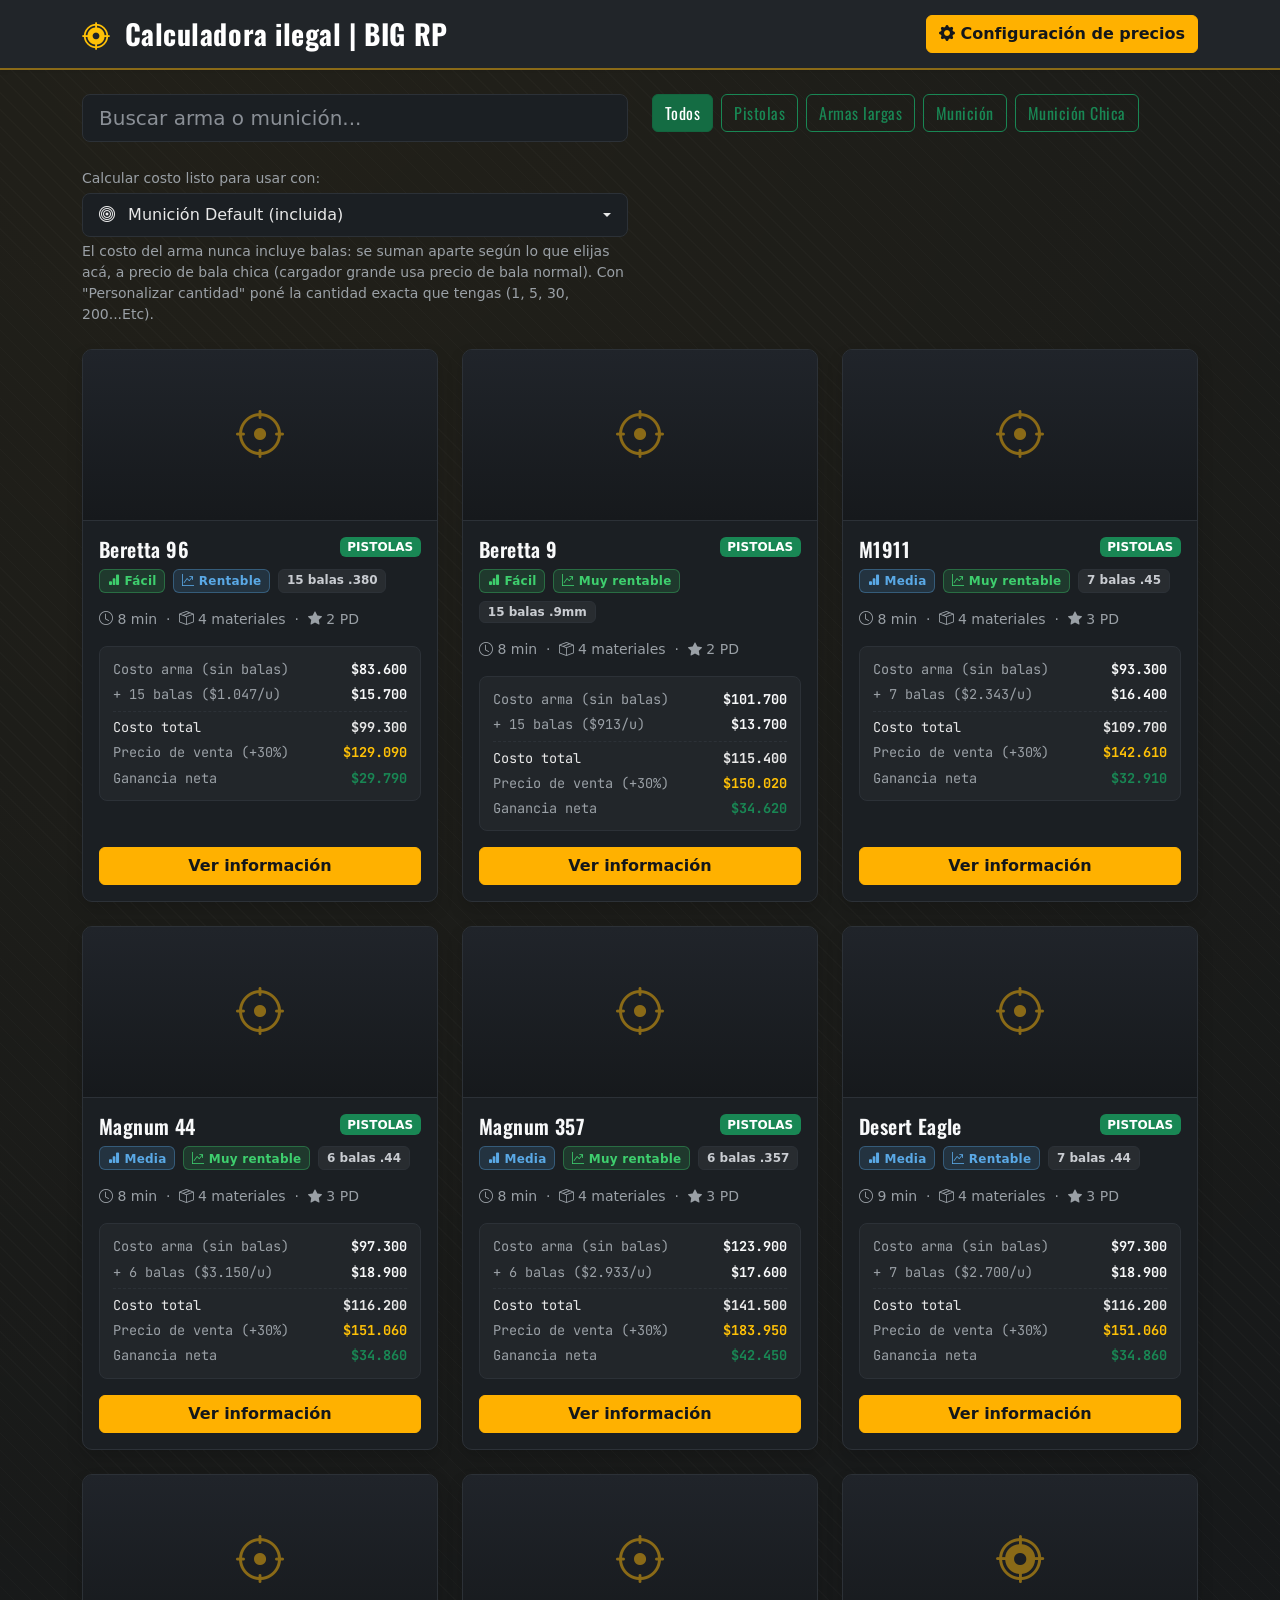
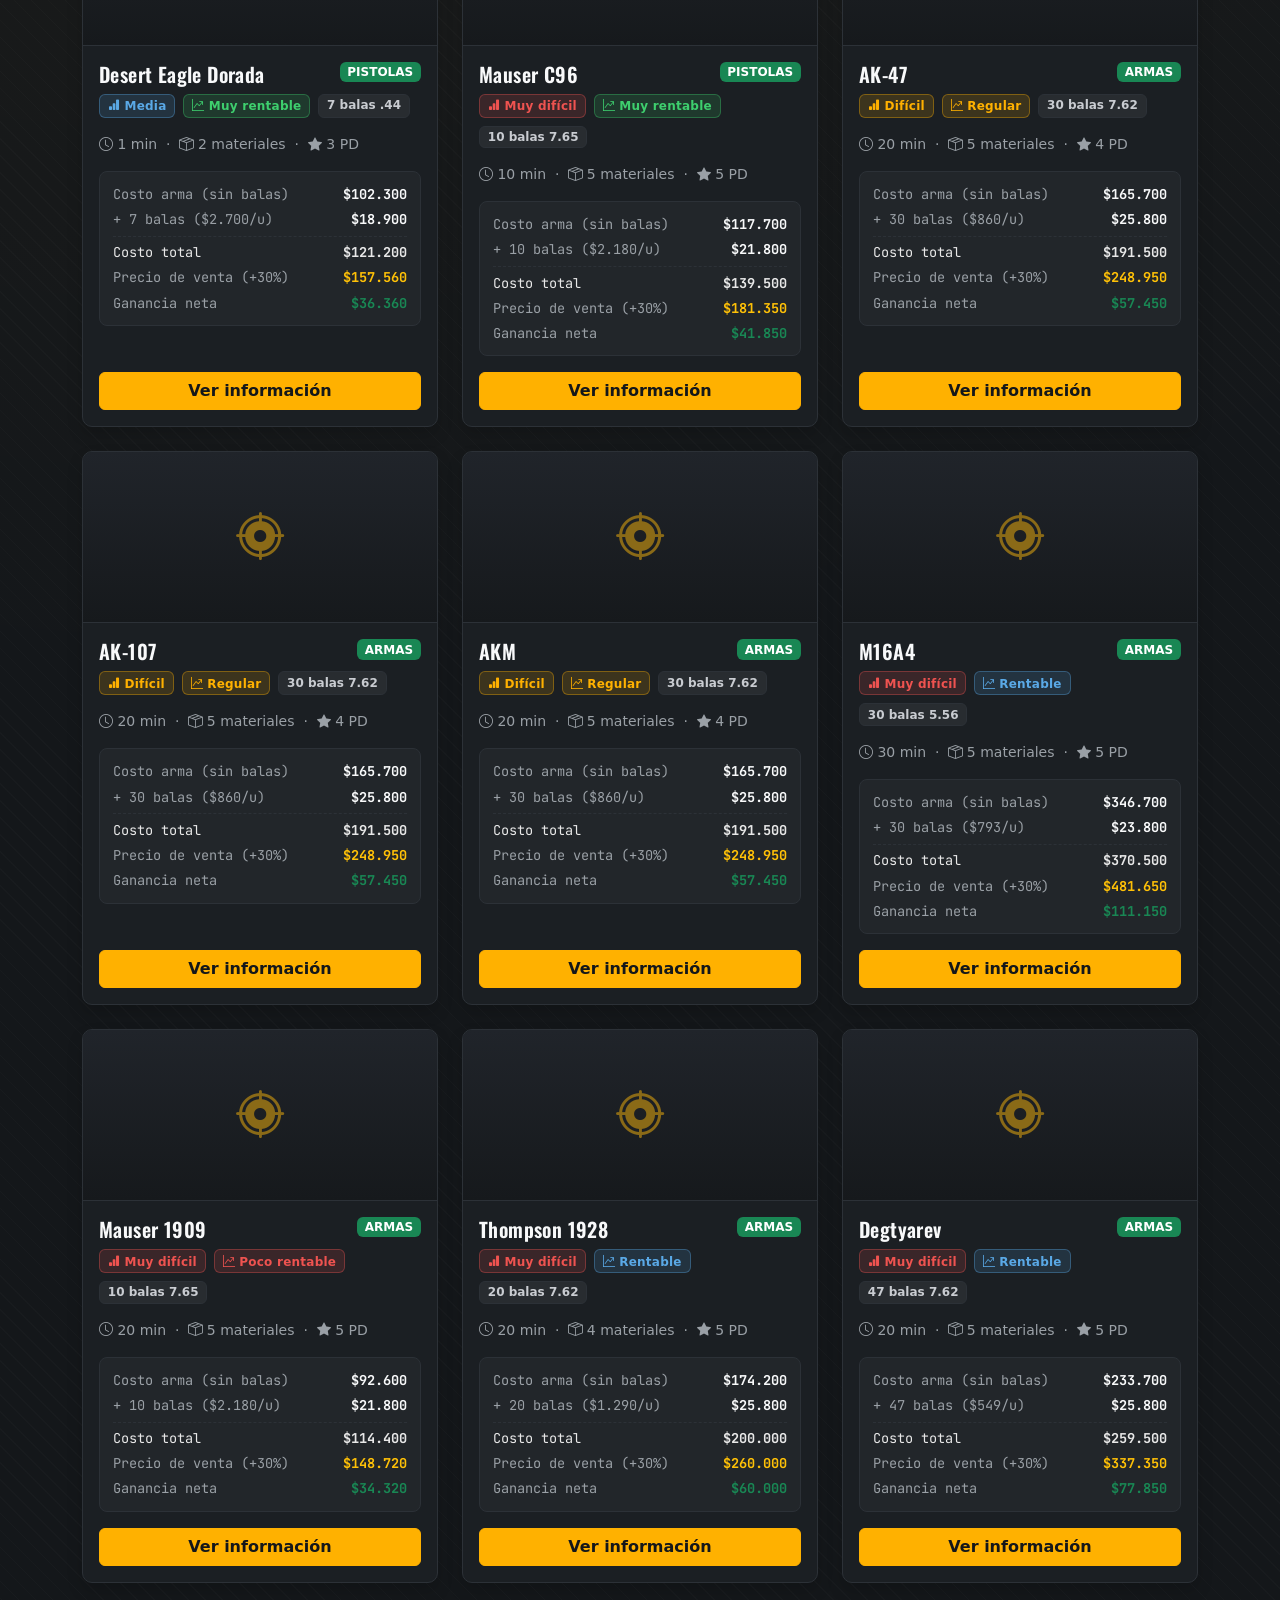
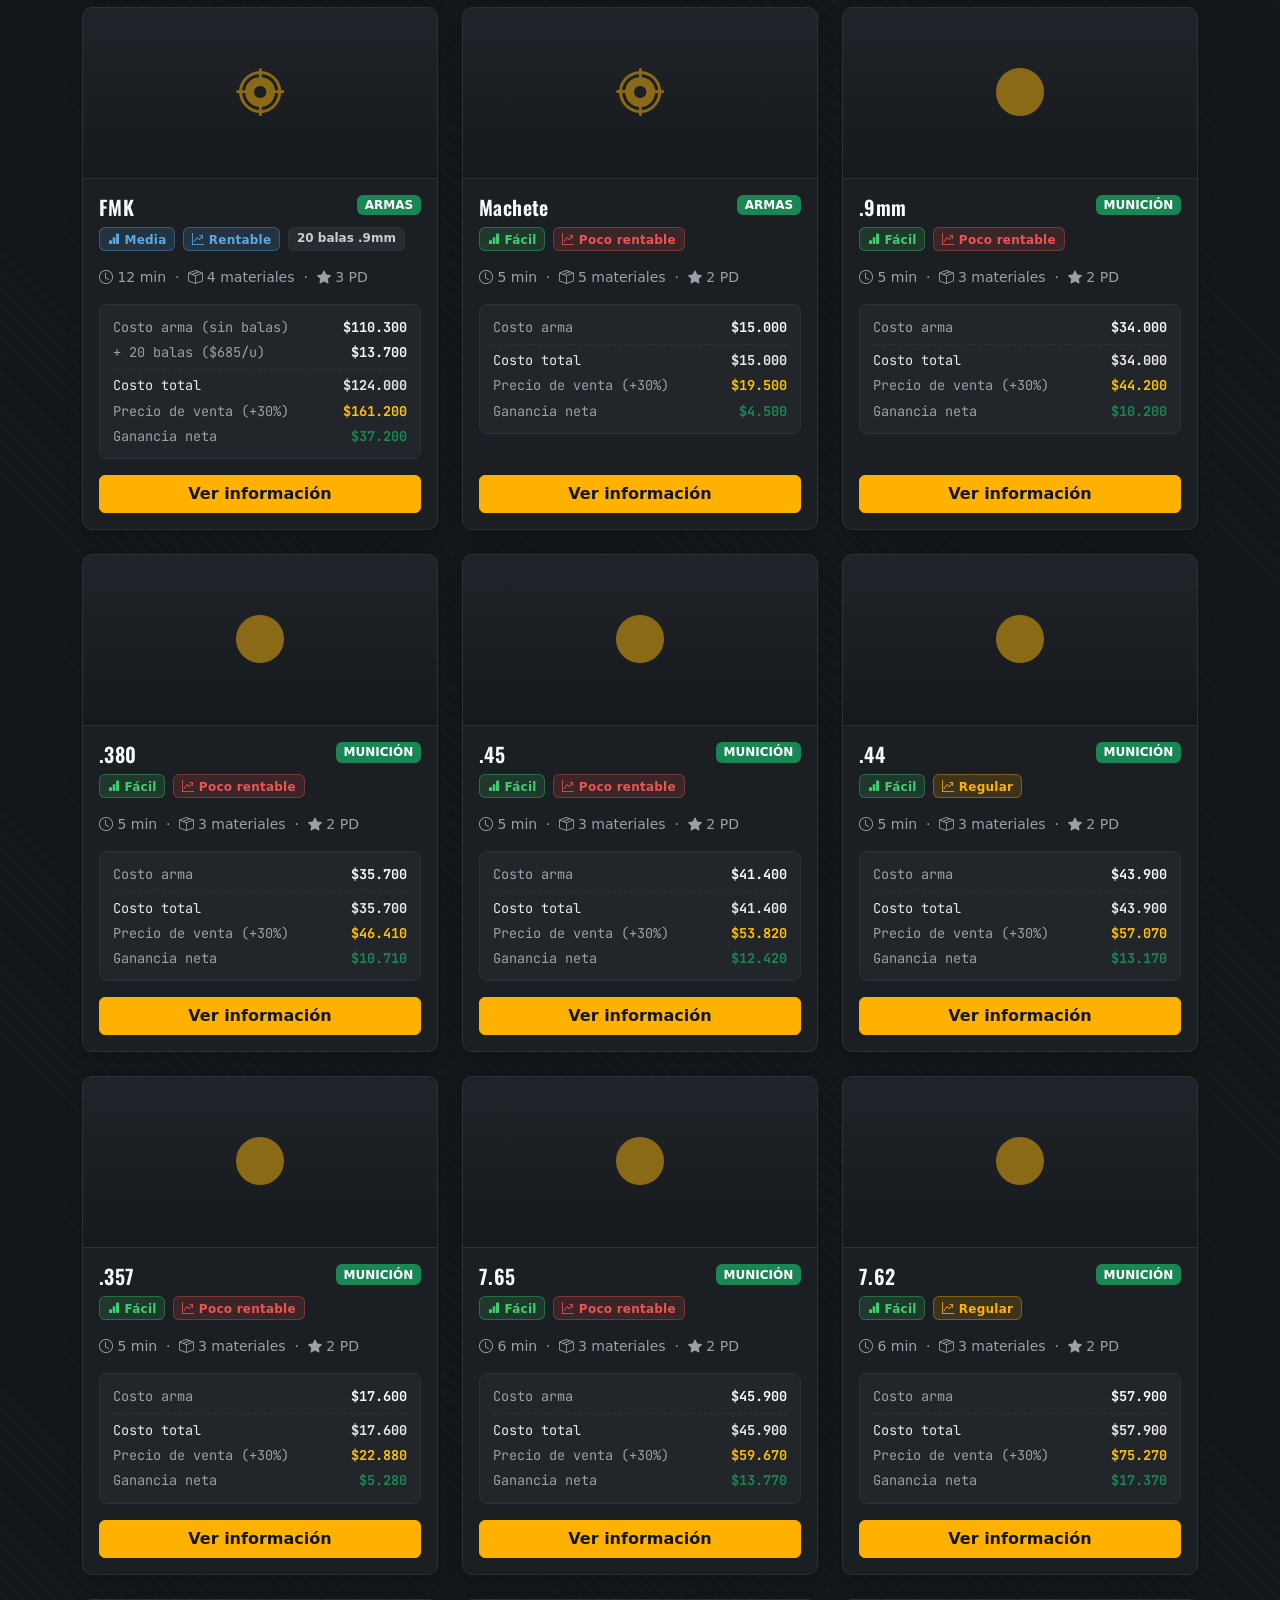
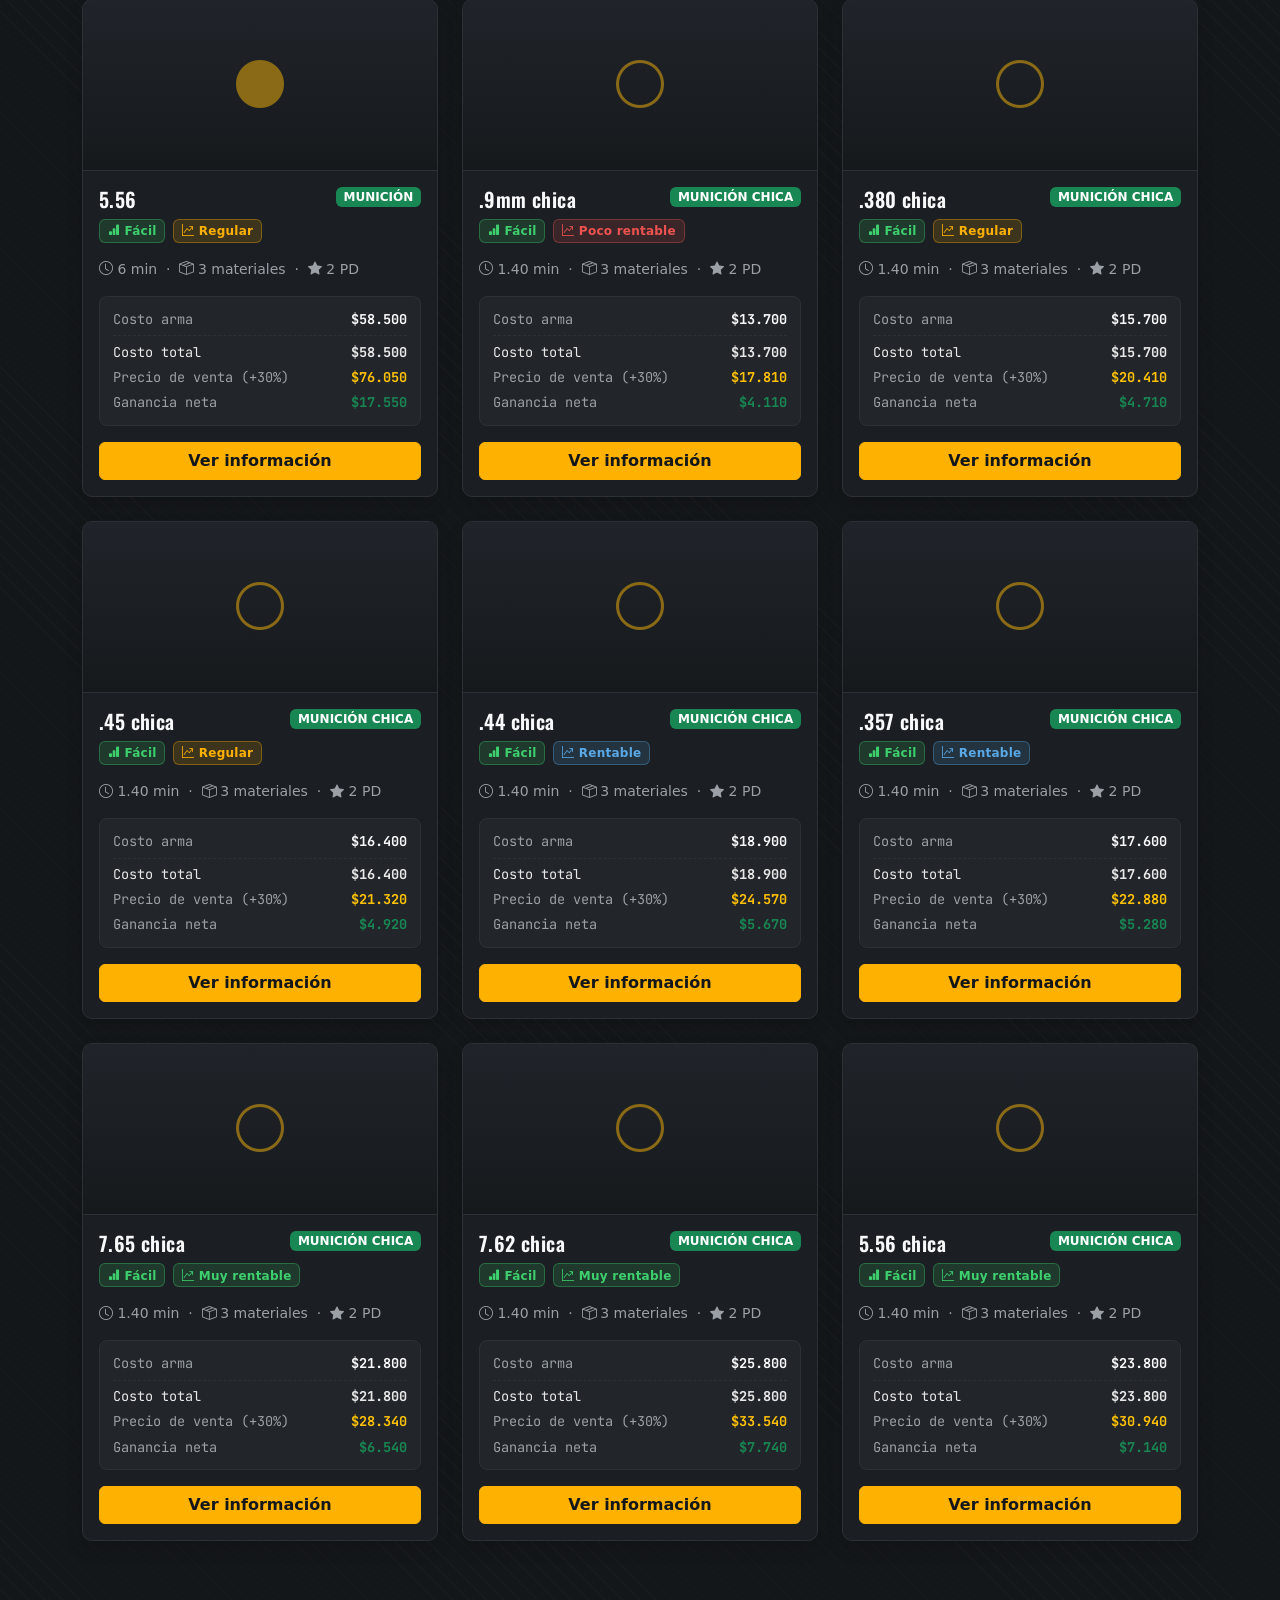
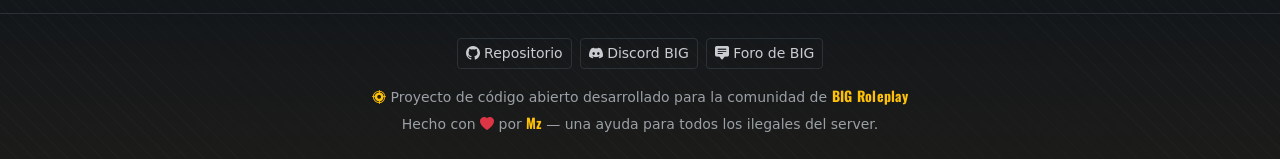
==== index.html @ 79cb91ae "Update index.html" ====
<!DOCTYPE html>
<html lang="es">

<head>
    <meta charset="UTF-8">
    <meta name="viewport" content="width=device-width, initial-scale=1">
    <link rel="shortcut icon" href="https://img.icons8.com/?size=100&id=8734&format=png&color=000000" type="image/x-icon">
    <title>Calculadora ilegal | BIG RP </title>
    <link href="https://cdn.jsdelivr.net/npm/bootstrap@5.3.7/dist/css/bootstrap.min.css" rel="stylesheet">
    <link rel="stylesheet" href="https://cdn.jsdelivr.net/npm/bootstrap-icons@1.13.1/font/bootstrap-icons.min.css">
    <link rel="stylesheet" href="style.css">
</head>

<body>


    <nav class="navbar navbar-dark bg-dark border-bottom border-secondary shadow-sm">
        <div class="container">
            <span class="navbar-brand fs-3 fw-bold">
                <i class="bi bi-crosshair2 text-warning"></i>
                Calculadora ilegal | BIG RP 
            </span>

            <button class="btn btn-warning" data-bs-toggle="modal" data-bs-target="#configModal">
                <i class="bi bi-gear-fill"></i>
                Configuración de precios
            </button>

        </div>
    </nav>


    <div class="container py-4">
        <div class="row mb-4">

            <div class="col-lg-6">

                <input
                    id="searchInput"
                    class="form-control form-control-lg"
                    placeholder="Buscar arma o munición...">

            </div>

            <div class="col-lg-6 mt-3 mt-lg-0">

                <div class="d-flex flex-wrap gap-2">
                    <button class="btn btn-success filter-btn active" data-filter="todos">
                        Todos
                    </button>
                    <button class="btn btn-outline-success filter-btn" data-filter="pistolas">
                        Pistolas
                    </button>
                    <button class="btn btn-outline-success filter-btn" data-filter="armas">
                        Armas largas
                    </button>
                    <button class="btn btn-outline-success filter-btn" data-filter="municion">
                        Munición
                    </button>
                    <button class="btn btn-outline-success filter-btn" data-filter="municion_chica">
                        Munición Chica
                    </button>
                </div>
            </div>
        </div>

        <div class="row mb-4">
            <div class="col-lg-6">
                <label class="form-label small text-secondary mb-1">
                    <i class="bi bi-magazine"></i>
                    Calcular costo listo para usar con:
                </label>

                <div class="dropdown loadout-dropdown">
                    <button
                        class="btn btn-loadout w-100 dropdown-toggle d-flex align-items-center justify-content-between"
                        type="button"
                        id="loadoutToggle"
                        data-bs-toggle="dropdown"
                        aria-expanded="false">
                        <span id="loadoutToggleLabel">
                            <i class="bi bi-bullseye me-2"></i>
                            Munición Default (incluida)
                        </span>
                    </button>

                    <ul class="dropdown-menu w-100 loadout-menu" aria-labelledby="loadoutToggle">
                        <li>
                            <button class="dropdown-item loadout-option" type="button" data-value="ninguno">
                                <i class="bi bi-dash-circle me-2"></i>
                                Solo el arma (sin cargar)
                            </button>
                        </li>
                        <li>
                            <button class="dropdown-item loadout-option active" type="button" data-value="default">
                                <i class="bi bi-bullseye me-2"></i>
                                Munición Default (incluida)
                            </button>
                        </li>
                        <li>
                            <button class="dropdown-item loadout-option" type="button" data-value="chico">
                                <i class="bi bi-magazine me-2"></i>
                                Cargador Chico
                            </button>
                        </li>
                        <li>
                            <button class="dropdown-item loadout-option" type="button" data-value="grande">
                                <i class="bi bi-magazine me-2"></i>
                                Cargador Grande
                            </button>
                        </li>
                        <li><hr class="dropdown-divider"></li>
                        <li>
                            <button class="dropdown-item loadout-option" type="button" data-value="custom">
                                <i class="bi bi-sliders me-2"></i>
                                Personalizar cantidad
                            </button>
                        </li>
                    </ul>
                </div>

                <div id="balasCustomWrap" class="input-group mt-2 d-none">
                    <span class="input-group-text balas-custom-label">
                        <i class="bi bi-magazine"></i>
                    </span>
                    <input
                        id="balasCustomInput"
                        type="number"
                        min="0"
                        step="1"
                        value="10"
                        class="form-control balas-custom-input"
                        placeholder="Cantidad de balas que tenés cargadas">
                </div>

                <div class="form-text">
                    El costo del arma nunca incluye balas: se suman aparte según lo que elijas acá,
                    a precio de bala chica (cargador grande usa precio de bala normal). Con
                    "Personalizar cantidad" poné la cantidad exacta que tengas (1, 5, 30, 200...Etc).
                </div>
            </div>
        </div>

        <div class="row g-4" id="cardsContainer">
        </div>

    </div>

    <div class="modal fade" id="detailModal">

        <div class="modal-dialog modal-lg modal-dialog-centered">

            <div class="modal-content bg-dark text-light">

                <div class="modal-header border-secondary">

                    <h4 id="detailTitle">
                        Nombre
                    </h4>
                    <button
                        class="btn-close btn-close-white"
                        data-bs-dismiss="modal">
                    </button>
                </div>

                <div class="modal-body">

                    <div id="detailContent">
                    </div>
                </div>
            </div>
        </div>
    </div>

    <!-- APARTADO DE CONFIG -->

    <div class="modal fade" id="configModal">
        <div class="modal-dialog modal-lg">
            <div class="modal-content bg-dark text-light">
                <div class="modal-header border-secondary">
                    <h4>
                        <i class="bi bi-sliders"></i>
                        Configuración
                    </h4>

                    <button
                        class="btn-close btn-close-white"
                        data-bs-dismiss="modal">
                    </button>

                </div>

                <div class="modal-body">
                    <p class="small text-secondary">
                        Estos son precios <strong>preconfigurados de referencia</strong>, podés cambiarlos a tu
                        gusto. Al apretar "Guardar" se guardan automáticamente en este navegador
                        (no hace falta volver a cargarlos cada vez que entrás).
                    </p>

                    <div id="configFeedback" class="alert alert-success small py-2 d-none" role="alert"></div>

                    <div id="presetsReferencia" class="economia-resumen mb-3">
                        <div class="economia-fila">
                            <span><i class="bi bi-info-circle"></i> Valores por defecto de la página (solo de referencia)</span>
                        </div>
                        <div class="row g-1 small text-secondary mt-1" id="presetsReferenciaValores"></div>
                    </div>

                    <div class="row g-3">
                        <div class="col-md-4">
                            <label>Acero</label>
                            <input
                                id="precioAcero"
                                class="form-control"
                                type="number">
                        </div>

                        <div class="col-md-4">
                            <label>Aluminio</label>
                            <input
                                id="precioAluminio"
                                class="form-control"
                                type="number">
                        </div>

                        <div class="col-md-4">
                            <label>Cobre</label>
                            <input
                                id="precioCobre"
                                class="form-control"
                                type="number">
                        </div>

                        <div class="col-md-4">
                            <label>Pólvora</label>
                            <input
                                id="precioPolvora"
                                class="form-control"
                                type="number">
                        </div>

                        <div class="col-md-4">
                            <label>Madera</label>
                            <input
                                id="precioMadera"
                                class="form-control"
                                type="number">
                        </div>

                        <div class="col-md-4">
                            <label>Lingote Oro</label>
                            <input
                                id="precioOro"
                                class="form-control"
                                type="number">
                        </div>

                        <div class="col-md-6">
                            <label>Porcentaje Venta</label>
                            <input
                                id="ventaPorcentaje"
                                class="form-control"
                                type="number">
                        </div>
                    </div>
                </div>

                <div class="modal-footer">
                    <button
                        class="btn btn-secondary"
                        id="resetConfig">
                        Restaurar
                    </button>

                    <button
                        class="btn btn-success"
                        id="saveConfig">
                        Guardar
                    </button>
                </div>
            </div>
        </div>
    </div>


    <footer class="site-footer mt-5 py-4 text-center">
        <div class="container">

            <div class="d-flex flex-wrap justify-content-center gap-2 mb-3 footer-links">
                <a href="http://github.com/Masterez-1/CalculadoraBIGRP" target="_blank" rel="noopener" class="btn btn-sm btn-outline-light footer-link">
                    <i class="bi bi-github"></i> Repositorio
                </a>
                <a href="https://discord.gg/bigrp" target="_blank" rel="noopener" class="btn btn-sm btn-outline-light footer-link">
                    <i class="bi bi-discord"></i> Discord BIG
                </a>
                <a href="https://bigroleplay.com" target="_blank" rel="noopener" class="btn btn-sm btn-outline-light footer-link">
                    <i class="bi bi-chat-square-text-fill"></i> Foro de BIG
                </a>
            </div>

            <p class="mb-1 small text-secondary">
                <i class="bi bi-crosshair2 text-warning"></i>
                Proyecto de código abierto desarrollado para la comunidad de
                <strong class="text-warning">BIG Roleplay</strong>
            </p>
            <p class="mb-0 small text-secondary">
                Hecho con <i class="bi bi-heart-fill text-danger"></i> por
                <strong class="text-warning">Mz</strong> — una ayuda para todos los ilegales del server.
            </p>
        </div>
    </footer>

    <script src="https://cdn.jsdelivr.net/npm/bootstrap@5.3.7/dist/js/bootstrap.bundle.min.js"></script>
    <script src="data.js"></script>
    <script src="script.js"></script>

</body>

</html>
---- style.css ----
@import url('https://fonts.googleapis.com/css2?family=Oswald:wght@500;600;700&family=JetBrains+Mono:wght@500;700&display=swap');

:root {
    --bg: #14171a;
    --bg-card: #1b1f23;
    --accent: #ffb100;
    --accent-dim: #8a6a17;
    --border: #2c3137;

    --bueno: #3ecf6e;
    --regular: #5aa9e6;
    --medio: #ffb100;
    --malo: #ef5350;
}

body {
    background-color: var(--bg);
    background-image:
        radial-gradient(circle at 20% 0%, rgba(255, 177, 0, 0.06), transparent 35%),
        repeating-linear-gradient(45deg, rgba(255, 255, 255, 0.015) 0px, rgba(255, 255, 255, 0.015) 1px, transparent 1px, transparent 12px);
    color: #e8e8e8;
    font-family: 'Inter', system-ui, sans-serif;
    min-height: 100vh;
}

h1, h2, h3, h4, h5, h6, .navbar-brand {
    font-family: 'Oswald', sans-serif;
    letter-spacing: 0.02em;
}

.navbar {
    border-bottom: 2px solid var(--accent-dim) !important;
}

.navbar-brand i {
    margin-right: .4rem;
}

/* =============================
   BUSCADOR / FILTROS
   ============================= */

#searchInput {
    background-color: var(--bg-card);
    border: 1px solid var(--border);
    color: #fff;
}

#searchInput:focus {
    background-color: var(--bg-card);
    color: #fff;
    border-color: var(--accent);
    box-shadow: 0 0 0 .2rem rgba(255, 177, 0, .15);
}

#searchInput::placeholder {
    color: #8a8f96;
}

.filter-btn {
    font-family: 'Oswald', sans-serif;
    letter-spacing: 0.03em;
}

/* =============================
   CARDS
   ============================= */

.arma-card {
    background-color: var(--bg-card) !important;
    border: 1px solid var(--border) !important;
    border-radius: 10px;
    overflow: hidden;
    transition: transform .15s ease, border-color .15s ease, box-shadow .15s ease;
}

.arma-card:hover {
    transform: translateY(-4px);
    border-color: var(--accent-dim) !important;
    box-shadow: 0 10px 24px rgba(0, 0, 0, .35);
}

.arma-img-wrap {
    background: linear-gradient(180deg, #20242a, #16191c);
    border-bottom: 1px solid var(--border);
}

.arma-img {
    width: 100%;
    height: 170px;
    object-fit: contain;
    padding: 1rem;
    display: block;
}

.arma-img-fallback {
    display: flex;
    align-items: center;
    justify-content: center;
    height: 170px;
    font-size: 3rem;
    color: var(--accent-dim);
}

.card-title {
    font-family: 'Oswald', sans-serif;
    font-weight: 600;
}

/* =============================
   BADGES: DIFICULTAD
   ============================= */

.dificultad-badge,
.rentabilidad-badge {
    font-weight: 600;
    letter-spacing: 0.02em;
    border-radius: 6px;
    padding: .4em .65em;
}

.dificultad-facil { background-color: rgba(62, 207, 110, .15); color: var(--bueno); border: 1px solid rgba(62, 207, 110, .35); }
.dificultad-media { background-color: rgba(90, 169, 230, .15); color: var(--regular); border: 1px solid rgba(90, 169, 230, .35); }
.dificultad-dificil { background-color: rgba(255, 177, 0, .15); color: var(--medio); border: 1px solid rgba(255, 177, 0, .35); }
.dificultad-muydificil { background-color: rgba(239, 83, 80, .15); color: var(--malo); border: 1px solid rgba(239, 83, 80, .35); }

/* =============================
   BADGES: RENTABILIDAD
   ============================= */

.rentabilidad-excelente { background-color: rgba(62, 207, 110, .15); color: var(--bueno); border: 1px solid rgba(62, 207, 110, .35); }
.rentabilidad-buena { background-color: rgba(90, 169, 230, .15); color: var(--regular); border: 1px solid rgba(90, 169, 230, .35); }
.rentabilidad-regular { background-color: rgba(255, 177, 0, .15); color: var(--medio); border: 1px solid rgba(255, 177, 0, .35); }
.rentabilidad-baja { background-color: rgba(239, 83, 80, .15); color: var(--malo); border: 1px solid rgba(239, 83, 80, .35); }

.balas-badge {
    background-color: rgba(255, 255, 255, .06);
    color: #c9ccd1;
    border: 1px solid var(--border);
    font-weight: 600;
}

/* =============================
   RESUMEN ECONÓMICO (card)
   ============================= */

.economia-resumen {
    background-color: rgba(255, 255, 255, 0.03);
    border: 1px solid var(--border);
    border-radius: 8px;
    padding: .6rem .8rem;
    font-family: 'JetBrains Mono', monospace;
    font-size: .85rem;
}

.economia-fila {
    display: flex;
    justify-content: space-between;
    padding: .15rem 0;
}

.economia-fila span {
    color: #9aa0a6;
}

.economia-fila-total {
    border-top: 1px dashed var(--border);
    margin-top: .25rem;
    padding-top: .35rem !important;
}

.economia-fila-total span,
.economia-fila-total strong {
    color: #e8e8e8;
}

/* =============================
   MODAL
   ============================= */

.modal-content {
    border: 1px solid var(--border);
}

.modal-header,
.modal-footer {
    border-color: var(--border) !important;
}

#detailContent .fs-5 {
    font-family: 'JetBrains Mono', monospace;
}

/* =============================
   BOTONES
   ============================= */

.btn-warning {
    background-color: var(--accent);
    border-color: var(--accent);
    color: #14171a;
    font-weight: 600;
}

.btn-warning:hover {
    background-color: #e6a000;
    border-color: #e6a000;
    color: #14171a;
}

/* =============================
   DROPDOWN: MUNICIÓN / CARGADOR
   ============================= */

.loadout-dropdown {
    position: relative;
}

.btn-loadout {
    background-color: var(--bg-card);
    border: 1px solid var(--border);
    color: #e8e8e8;
    text-align: left;
    padding: .55rem 1rem;
    border-radius: 8px;
    font-weight: 500;
    transition: border-color .15s ease, background-color .15s ease;
}

.btn-loadout:hover,
.btn-loadout:focus {
    background-color: #20242a;
    border-color: var(--accent-dim);
    color: #fff;
}

.btn-loadout.show,
.btn-loadout:focus {
    box-shadow: 0 0 0 .2rem rgba(255, 177, 0, .15);
    border-color: var(--accent);
}

.btn-loadout::after {
    margin-left: auto;
}

.loadout-menu {
    background-color: var(--bg-card);
    border: 1px solid var(--border);
    border-radius: 8px;
    padding: .4rem;
    margin-top: .35rem;
    box-shadow: 0 10px 24px rgba(0, 0, 0, .45);
}

.loadout-option {
    color: #c9ccd1;
    border-radius: 6px;
    padding: .55rem .7rem;
    font-size: .92rem;
    display: flex;
    align-items: center;
    background-color: transparent;
}

.loadout-option:hover,
.loadout-option:focus {
    background-color: rgba(255, 177, 0, .1);
    color: #fff;
}

.loadout-option.active {
    background-color: rgba(255, 177, 0, .16);
    color: var(--accent);
    font-weight: 600;
}

.loadout-option i {
    color: var(--accent-dim);
}

.loadout-option.active i {
    color: var(--accent);
}

.balas-custom-label {
    background-color: var(--bg-card);
    border: 1px solid var(--border);
    color: var(--accent-dim);
}

.balas-custom-input {
    background-color: var(--bg-card) !important;
    border: 1px solid var(--border) !important;
    color: #fff !important;
}

.balas-custom-input:focus {
    border-color: var(--accent) !important;
    box-shadow: 0 0 0 .2rem rgba(255, 177, 0, .15) !important;
}

.balas-custom-input::placeholder {
    color: #6b7178;
}

/* =============================
   FOOTER
   ============================= */

.site-footer {
    border-top: 1px solid var(--border);
    background: linear-gradient(180deg, transparent, rgba(255, 177, 0, 0.03));
}

.site-footer strong {
    font-family: 'Oswald', sans-serif;
    letter-spacing: 0.02em;
}

.footer-link {
    border-color: var(--border);
    color: #c9ccd1;
}

.footer-link:hover {
    background-color: rgba(255, 177, 0, .1);
    border-color: var(--accent-dim);
    color: #fff;
}

/* =============================
   RESPONSIVE / MOBILE
   ============================= */

@media (max-width: 575.98px) {
    .navbar-brand {
        font-size: 1.1rem;
    }

    .navbar .btn-warning {
        padding: .4rem .6rem;
        font-size: .85rem;
    }

    .economia-resumen {
        font-size: .8rem;
    }

    .economia-fila {
        flex-wrap: wrap;
        gap: .15rem;
    }

    .filter-btn {
        font-size: .85rem;
        padding: .4rem .65rem;
    }

    #detailContent .row.text-center .fs-5 {
        font-size: 1rem !important;
    }
}

/* =============================
   CONTRASTE DE TEXTO (FIX)
   ============================= */
/* Bootstrap por defecto resuelve .text-secondary y .form-text con un
   gris casi negro pensado para fondos claros. Como esta página es
   oscura y no usa el modo "dark" nativo de Bootstrap, hay que pisar
   esos colores a mano o quedan invisibles. */

.text-secondary,
.form-text,
.modal-body .form-text {
    color: #9aa0a6 !important;
}

/* =============================
   ALERTAS (feedback de configuración)
   ============================= */

.alert-success {
    background-color: rgba(62, 207, 110, .12);
    border: 1px solid rgba(62, 207, 110, .4);
    color: var(--bueno);
}

.alert-warning {
    background-color: rgba(255, 177, 0, .1);
    border: 1px solid rgba(255, 177, 0, .35);
    color: var(--medio);
}
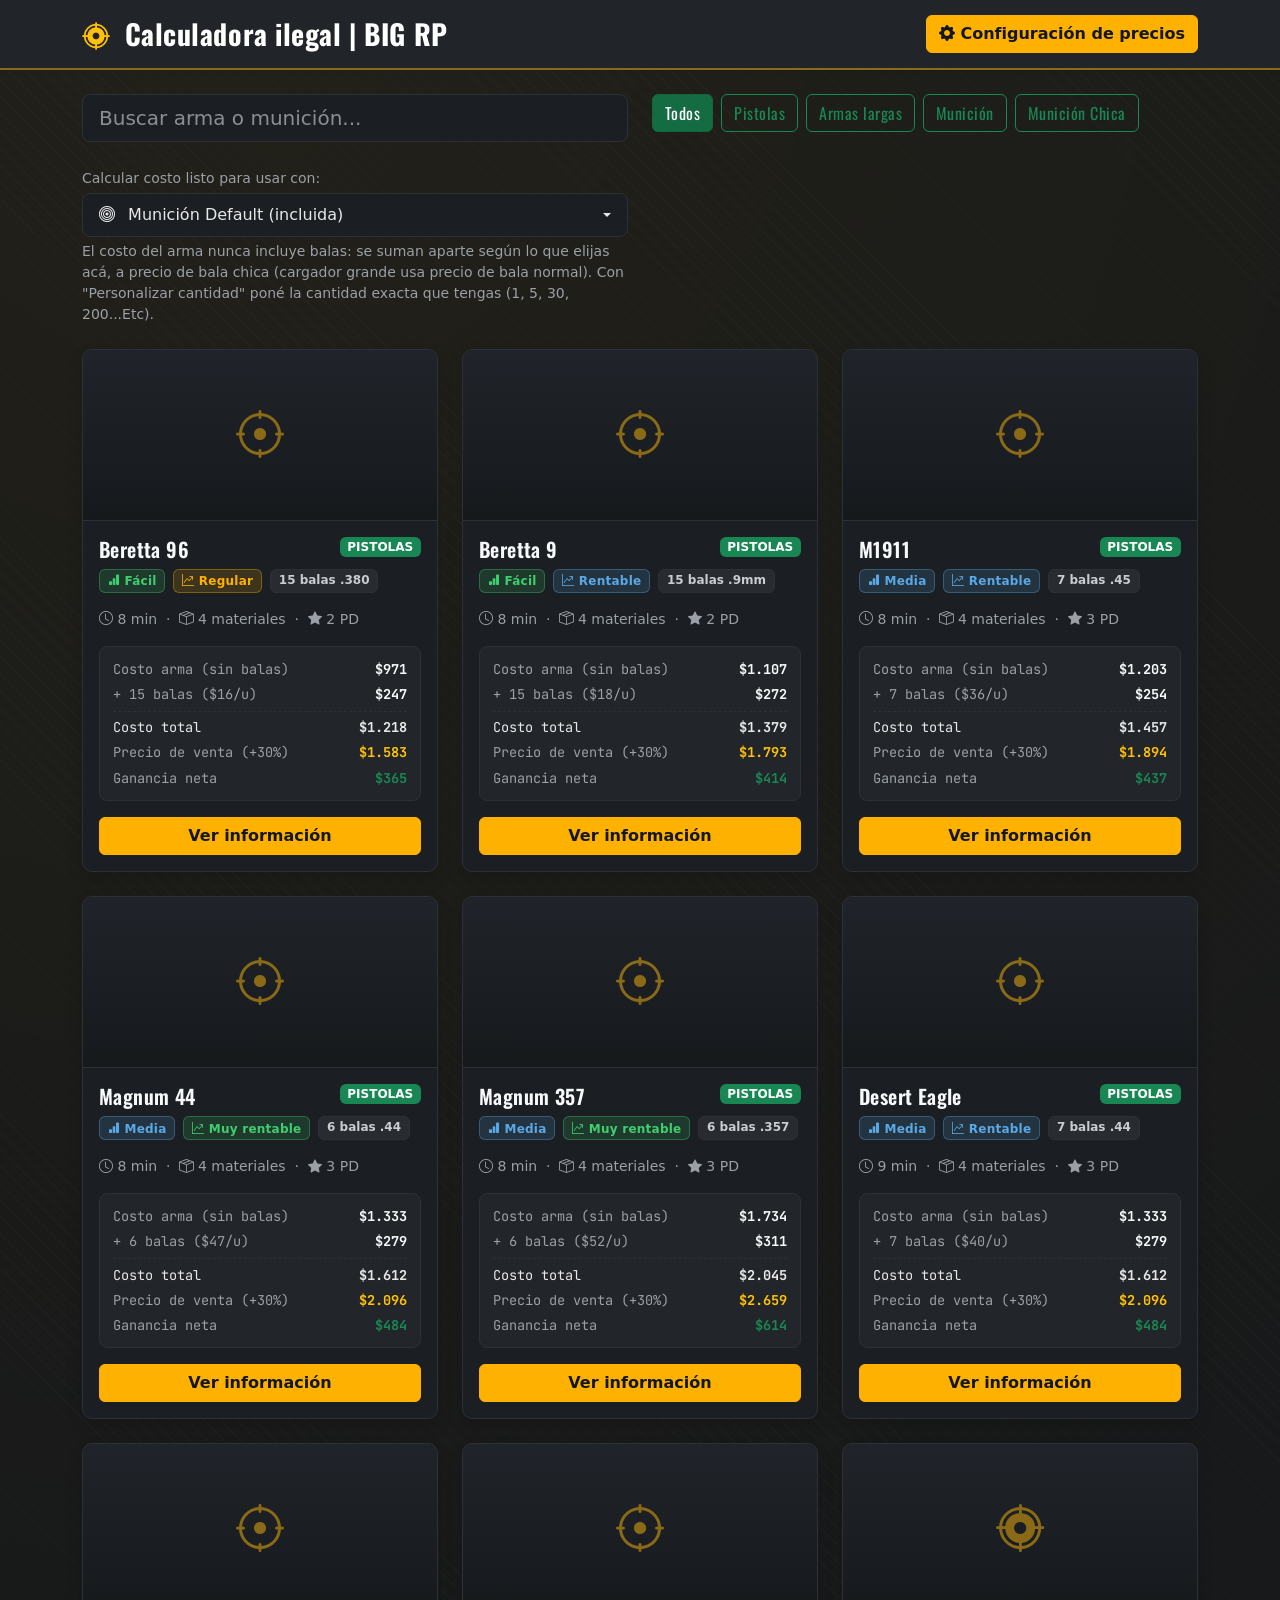
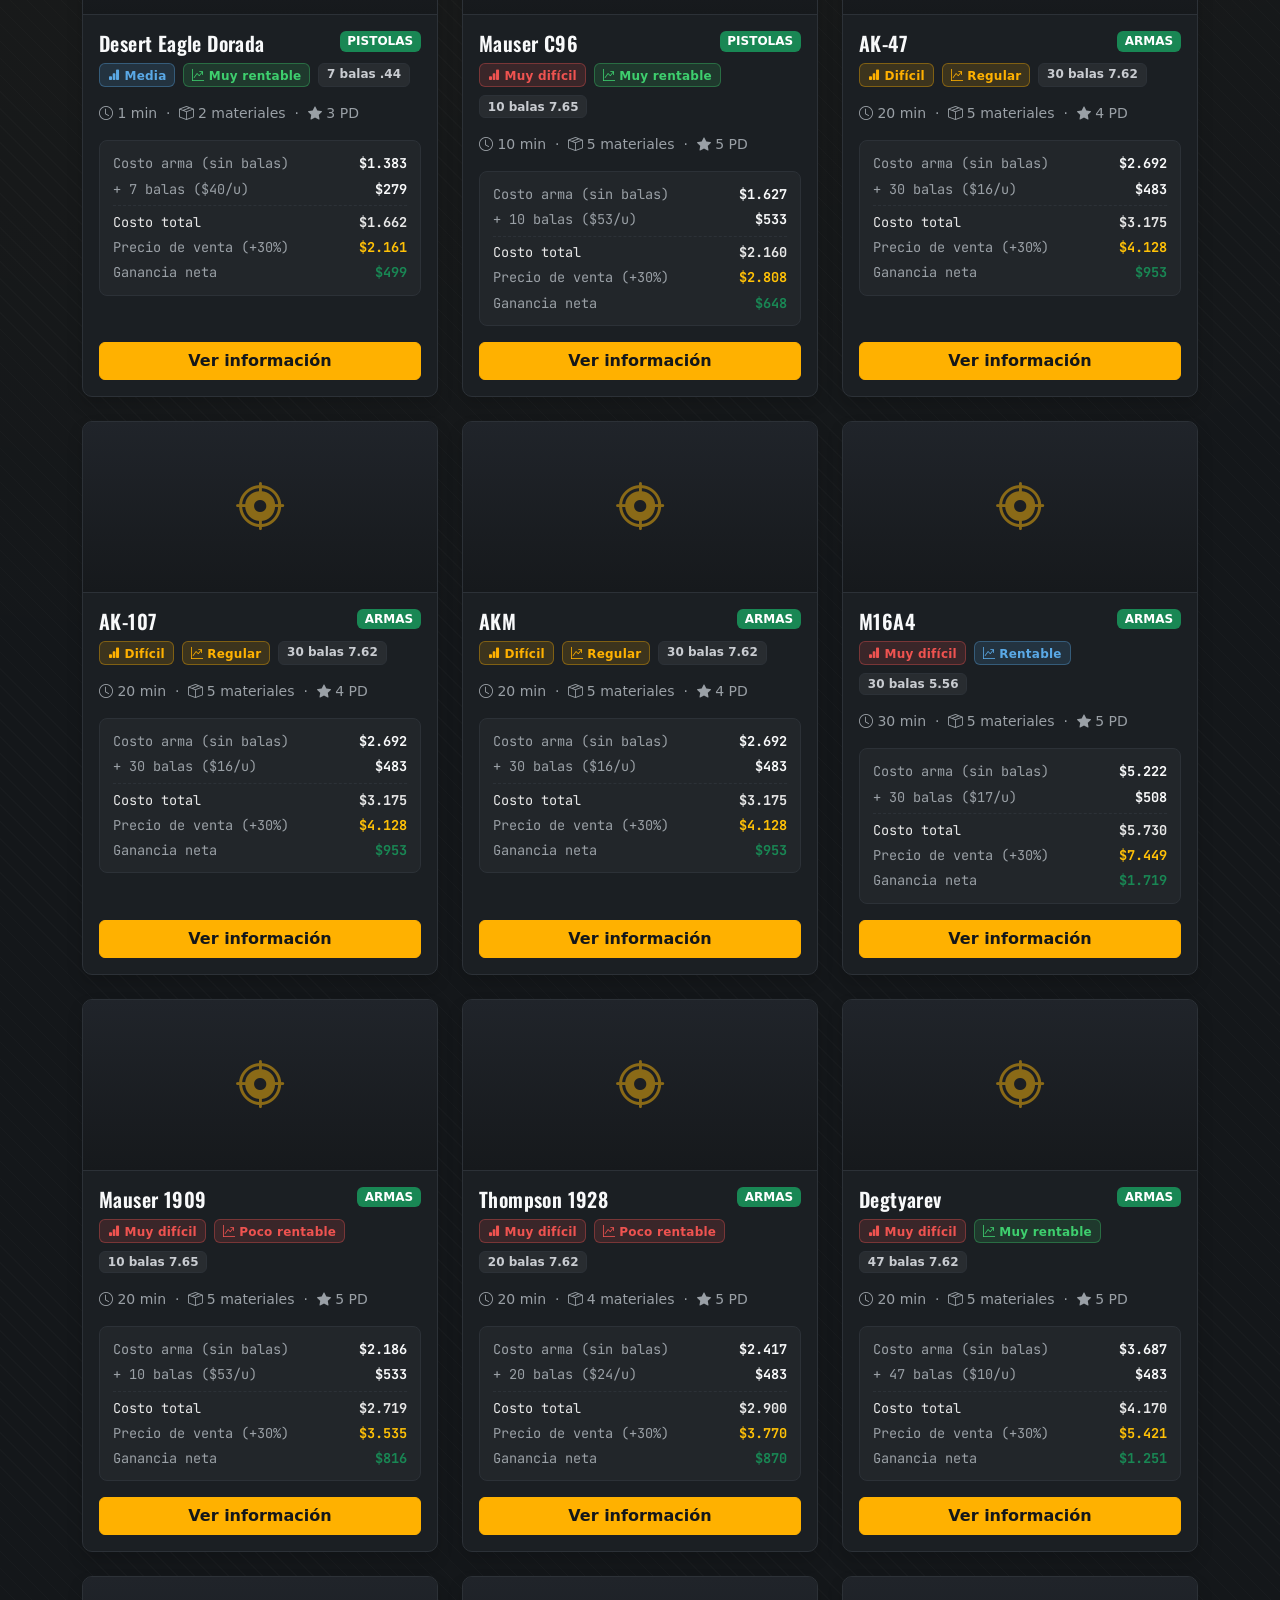
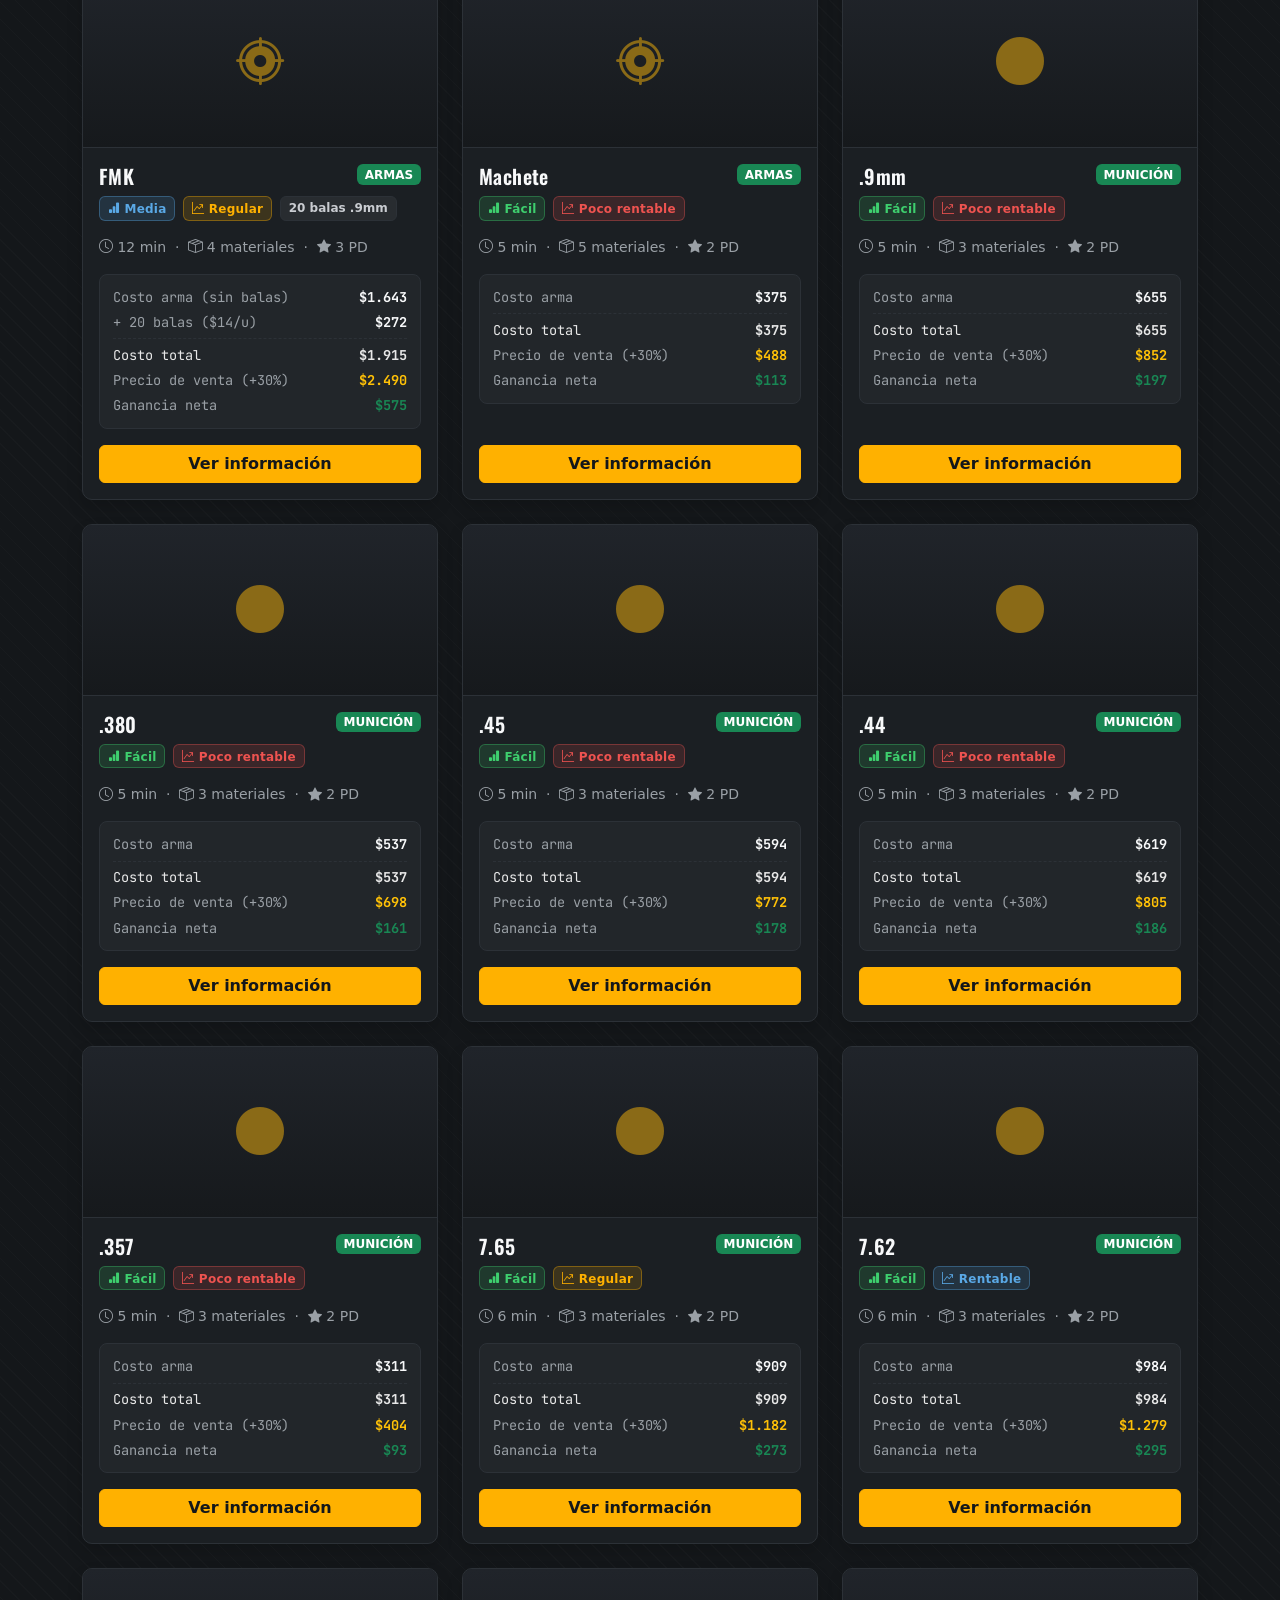
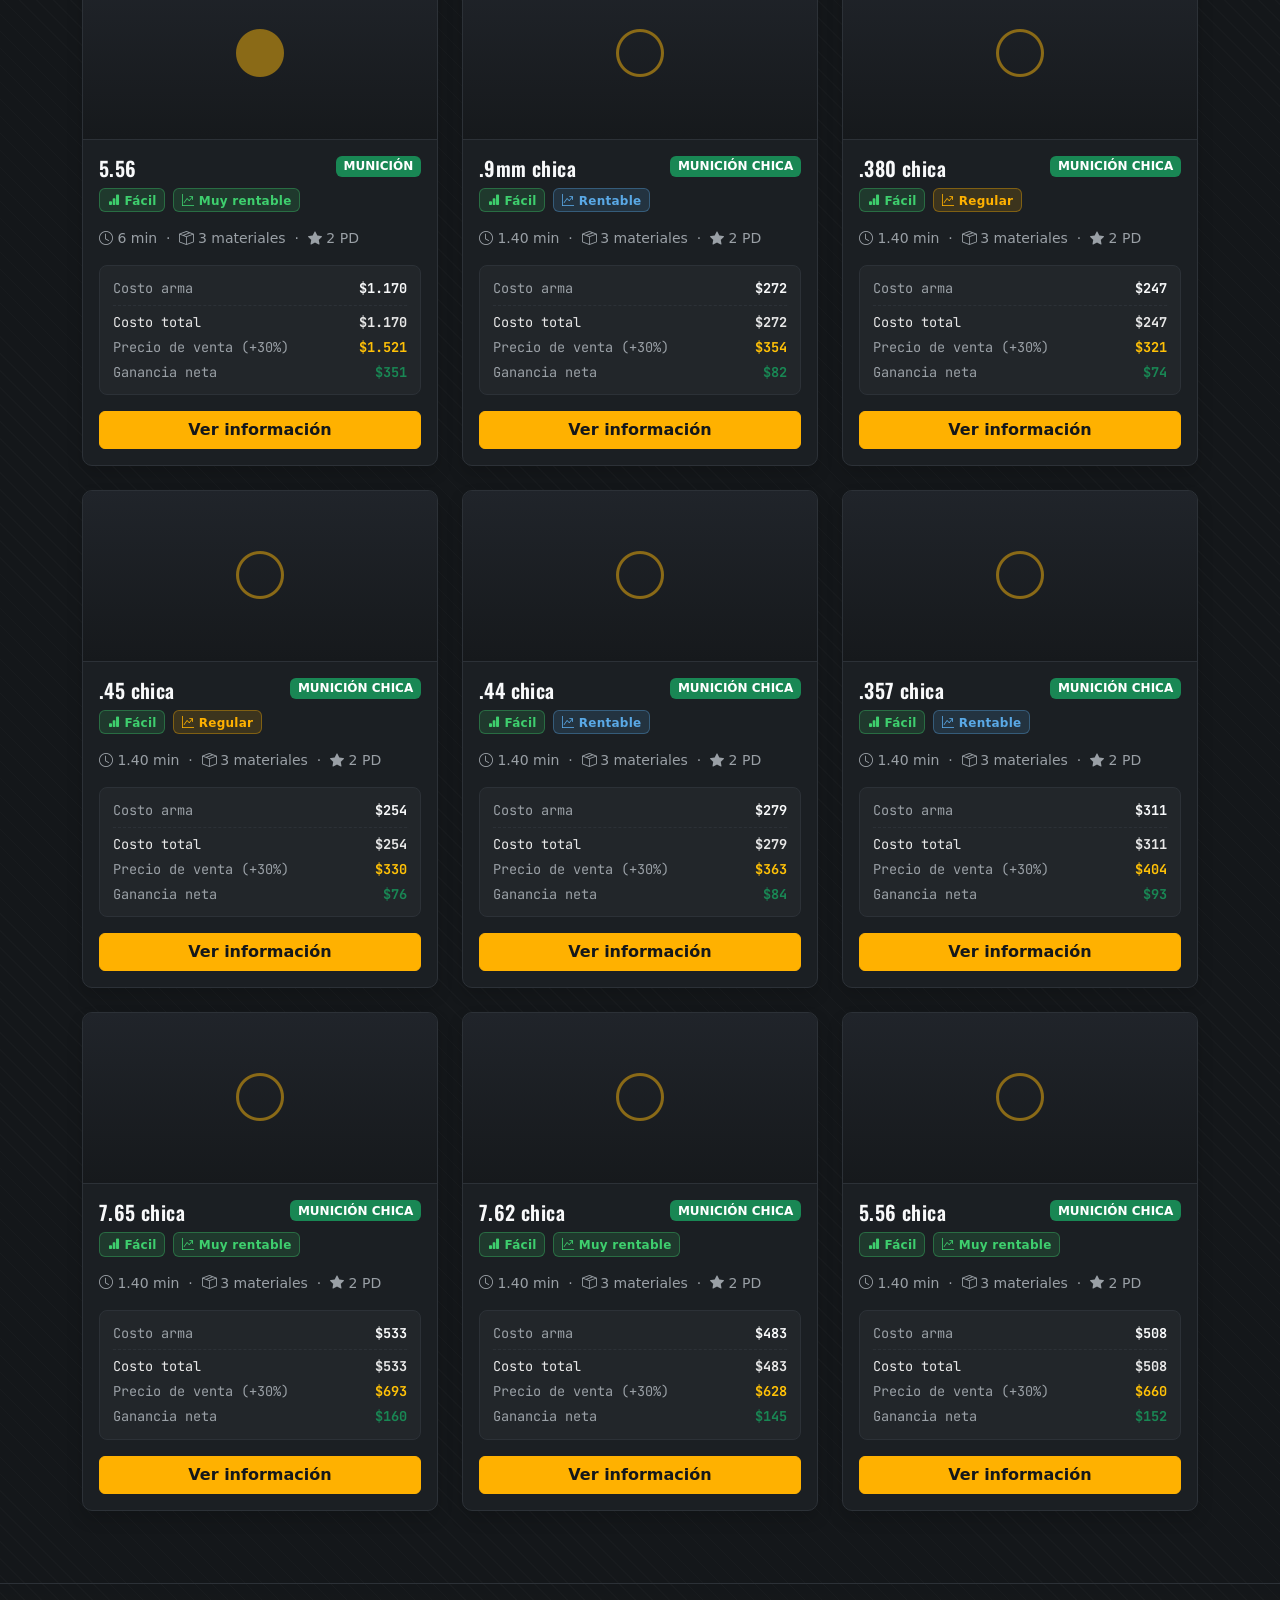
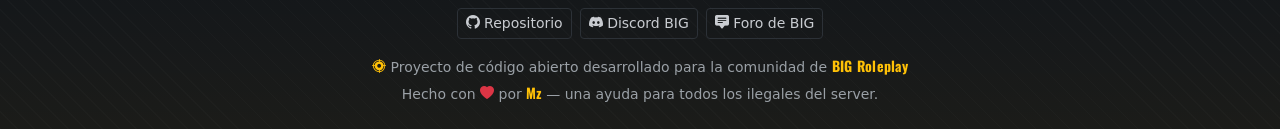
==== commit 2c4559df: "Update index.html" ====
--- a/index.html
+++ b/index.html
@@ -4,7 +4,7 @@
 <head>
     <meta charset="UTF-8">
     <meta name="viewport" content="width=device-width, initial-scale=1">
-    <link rel="shortcut icon" href="https://img.icons8.com/?size=100&id=8734&format=png&color=000000" type="image/x-icon">
+    <link rel="shortcut icon" href="https://img.icons8.com/?size=100&id=102576&format=png&color=000000" type="image/x-icon">
     <title>Calculadora ilegal | BIG RP </title>
     <link href="https://cdn.jsdelivr.net/npm/bootstrap@5.3.7/dist/css/bootstrap.min.css" rel="stylesheet">
     <link rel="stylesheet" href="https://cdn.jsdelivr.net/npm/bootstrap-icons@1.13.1/font/bootstrap-icons.min.css">
@@ -201,7 +201,7 @@
 
                     <div id="presetsReferencia" class="economia-resumen mb-3">
                         <div class="economia-fila">
-                            <span><i class="bi bi-info-circle"></i> Valores por defecto de la página (solo de referencia)</span>
+                            <span><i class="bi bi-info-circle"></i> Valores por defecto de la página (solo de referencia no MG)</span>
                         </div>
                         <div class="row g-1 small text-secondary mt-1" id="presetsReferenciaValores"></div>
                     </div>
@@ -313,6 +313,7 @@
     <script src="https://cdn.jsdelivr.net/npm/bootstrap@5.3.7/dist/js/bootstrap.bundle.min.js"></script>
     <script src="data.js"></script>
     <script src="script.js"></script>
+    <script type="text/javascript" src="https://contador.websiteout.com/js/6/0/0/0"></script>
 
 </body>
 
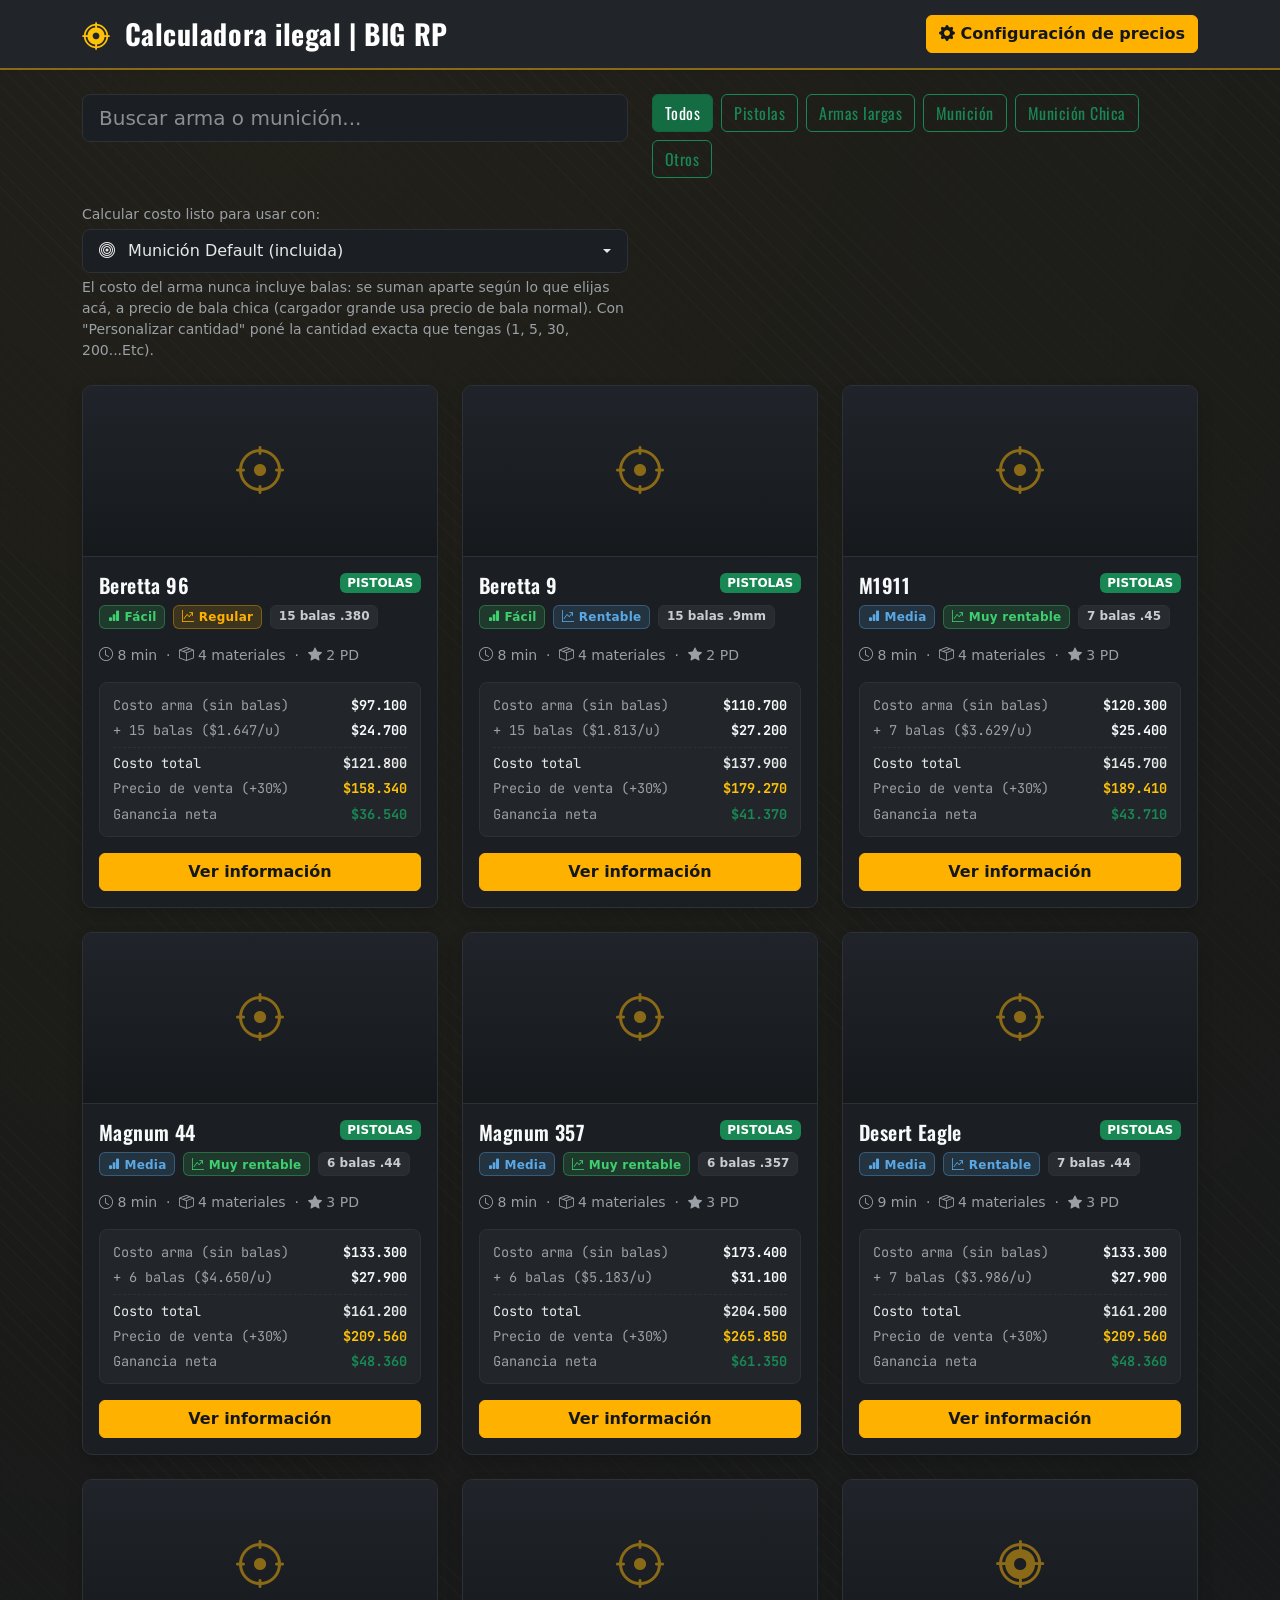
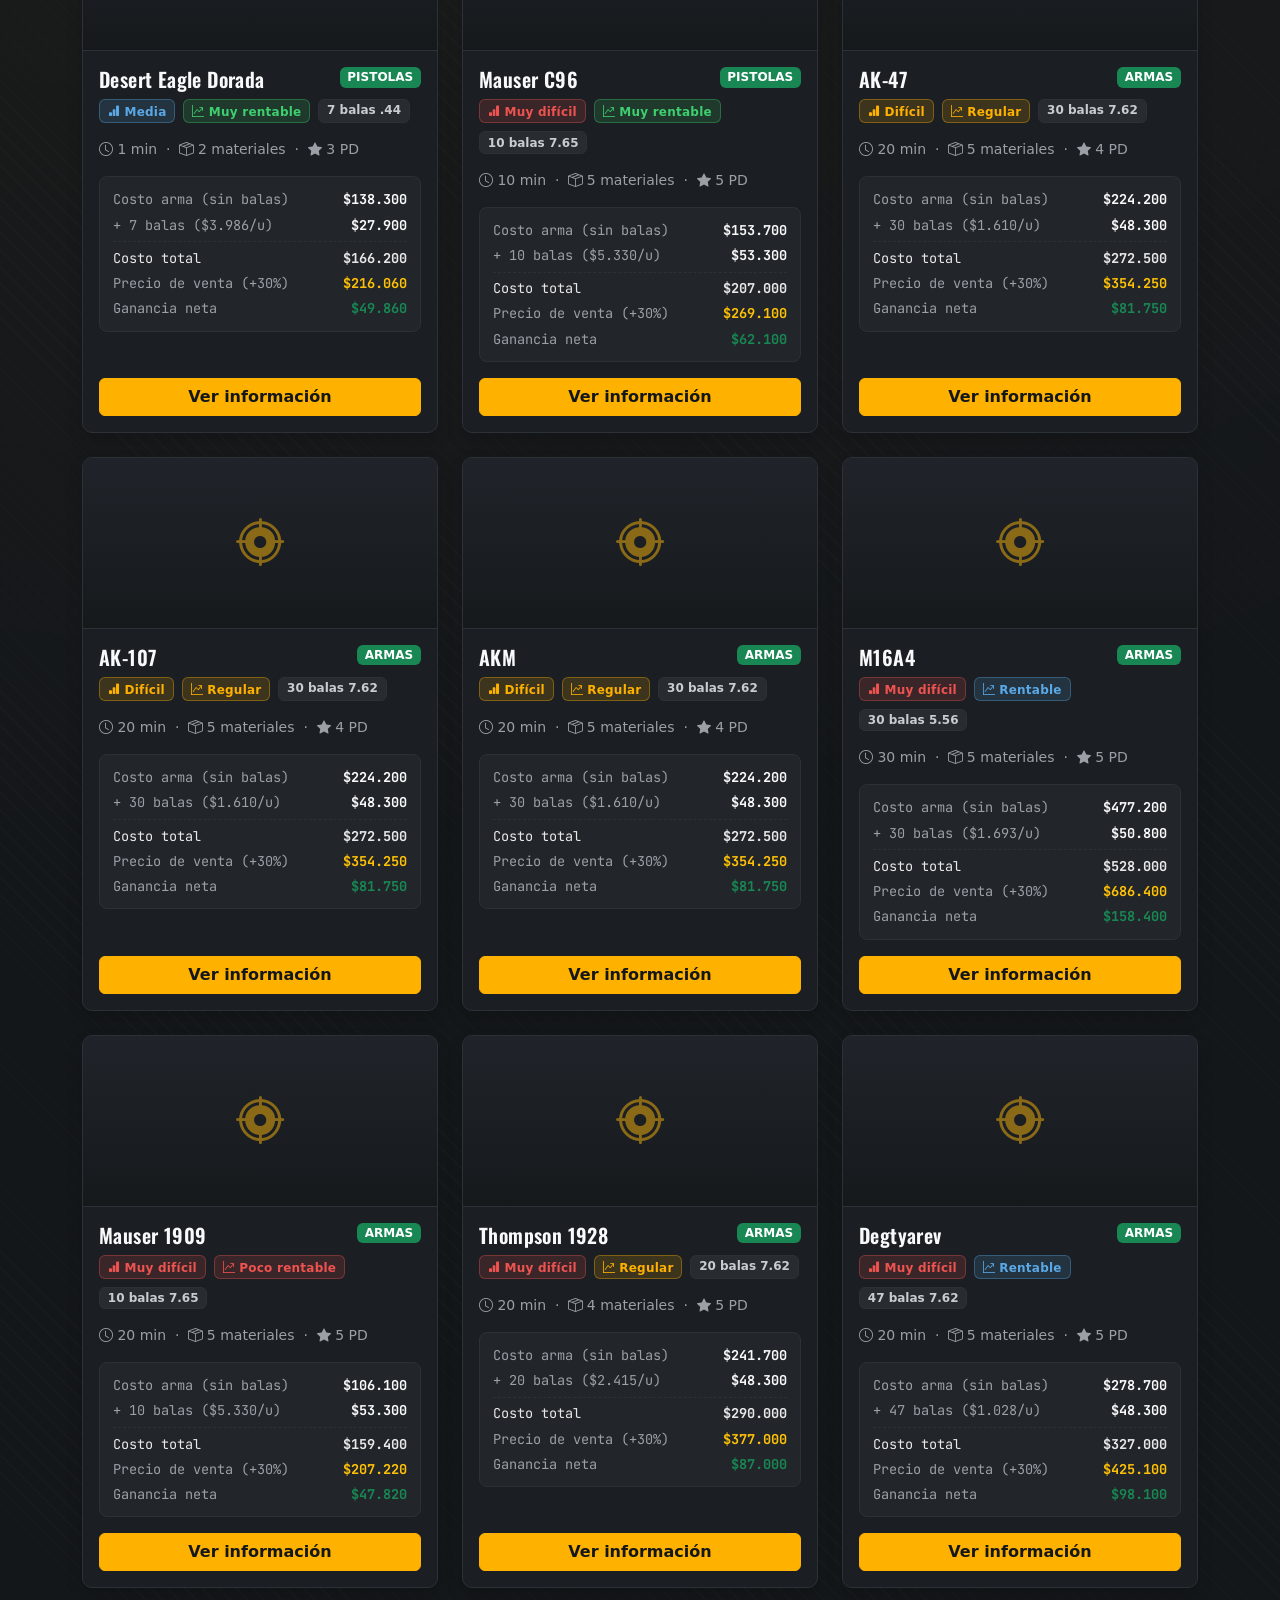
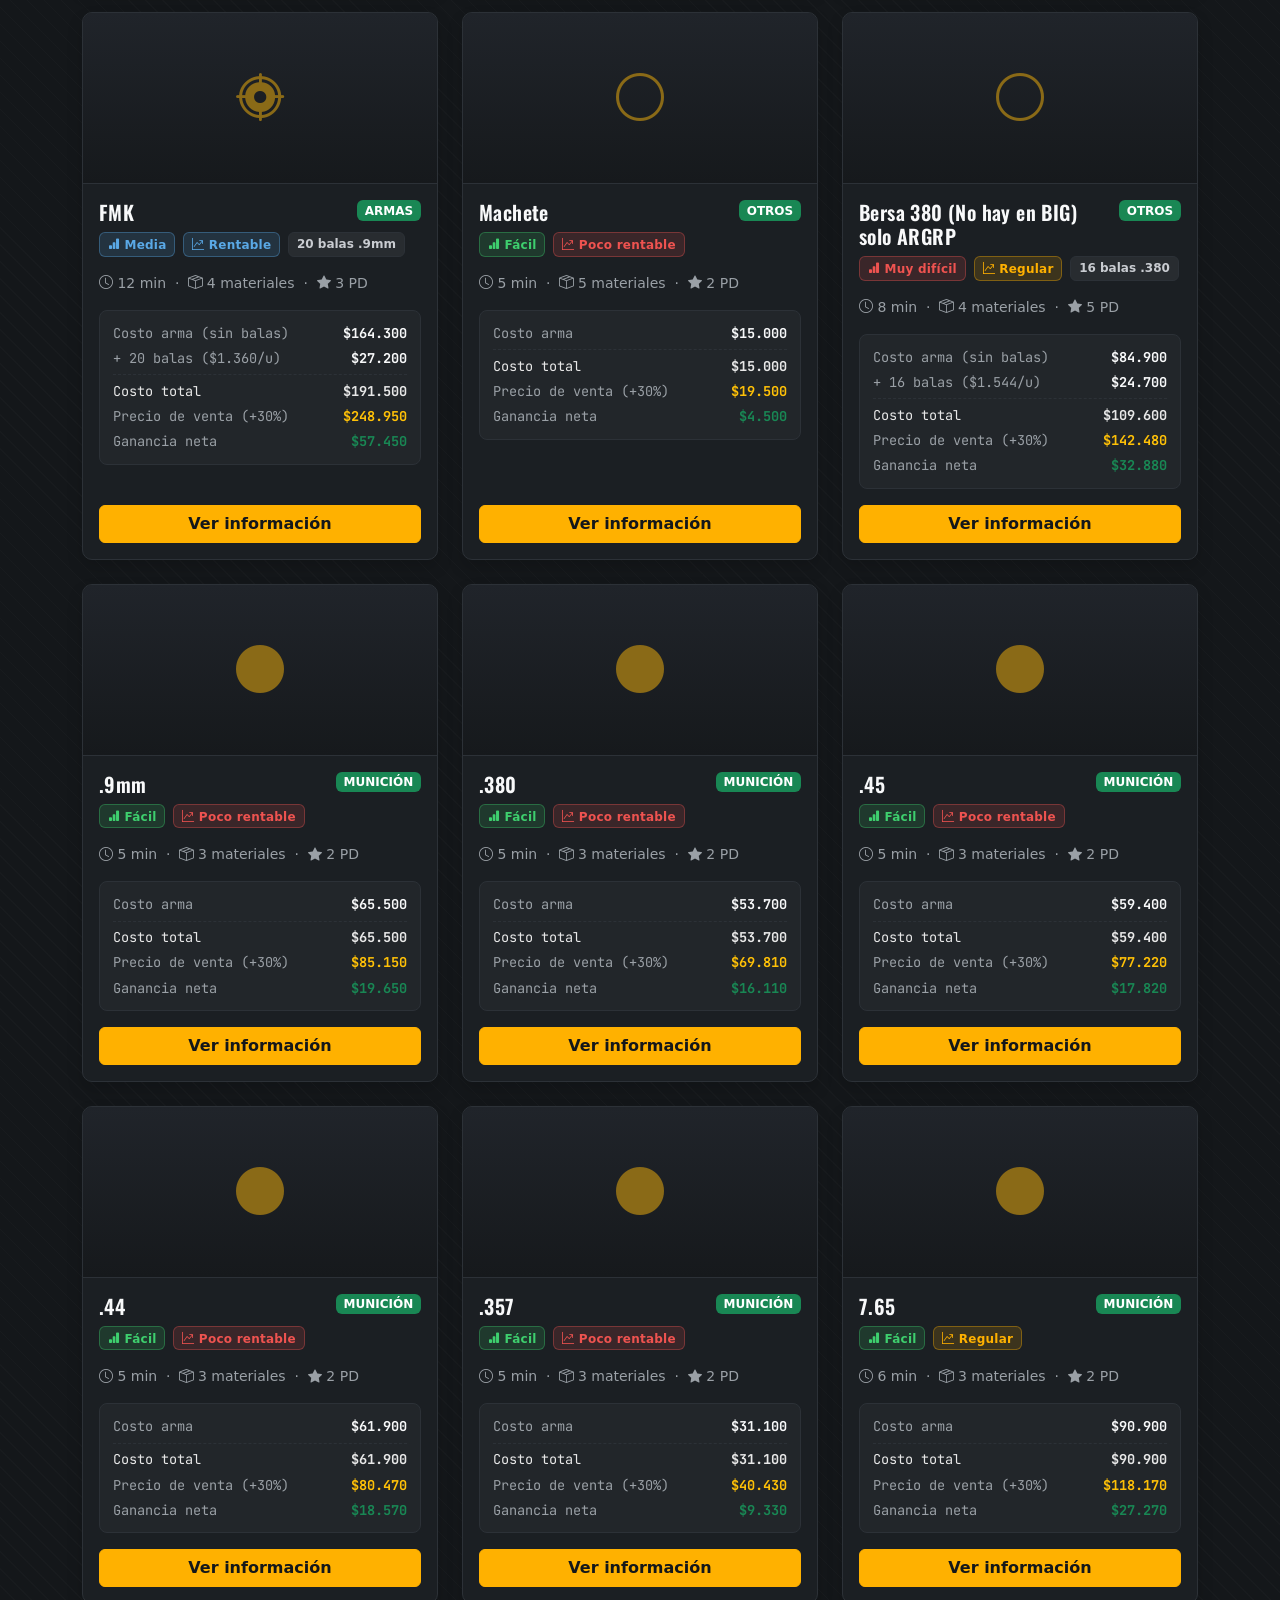
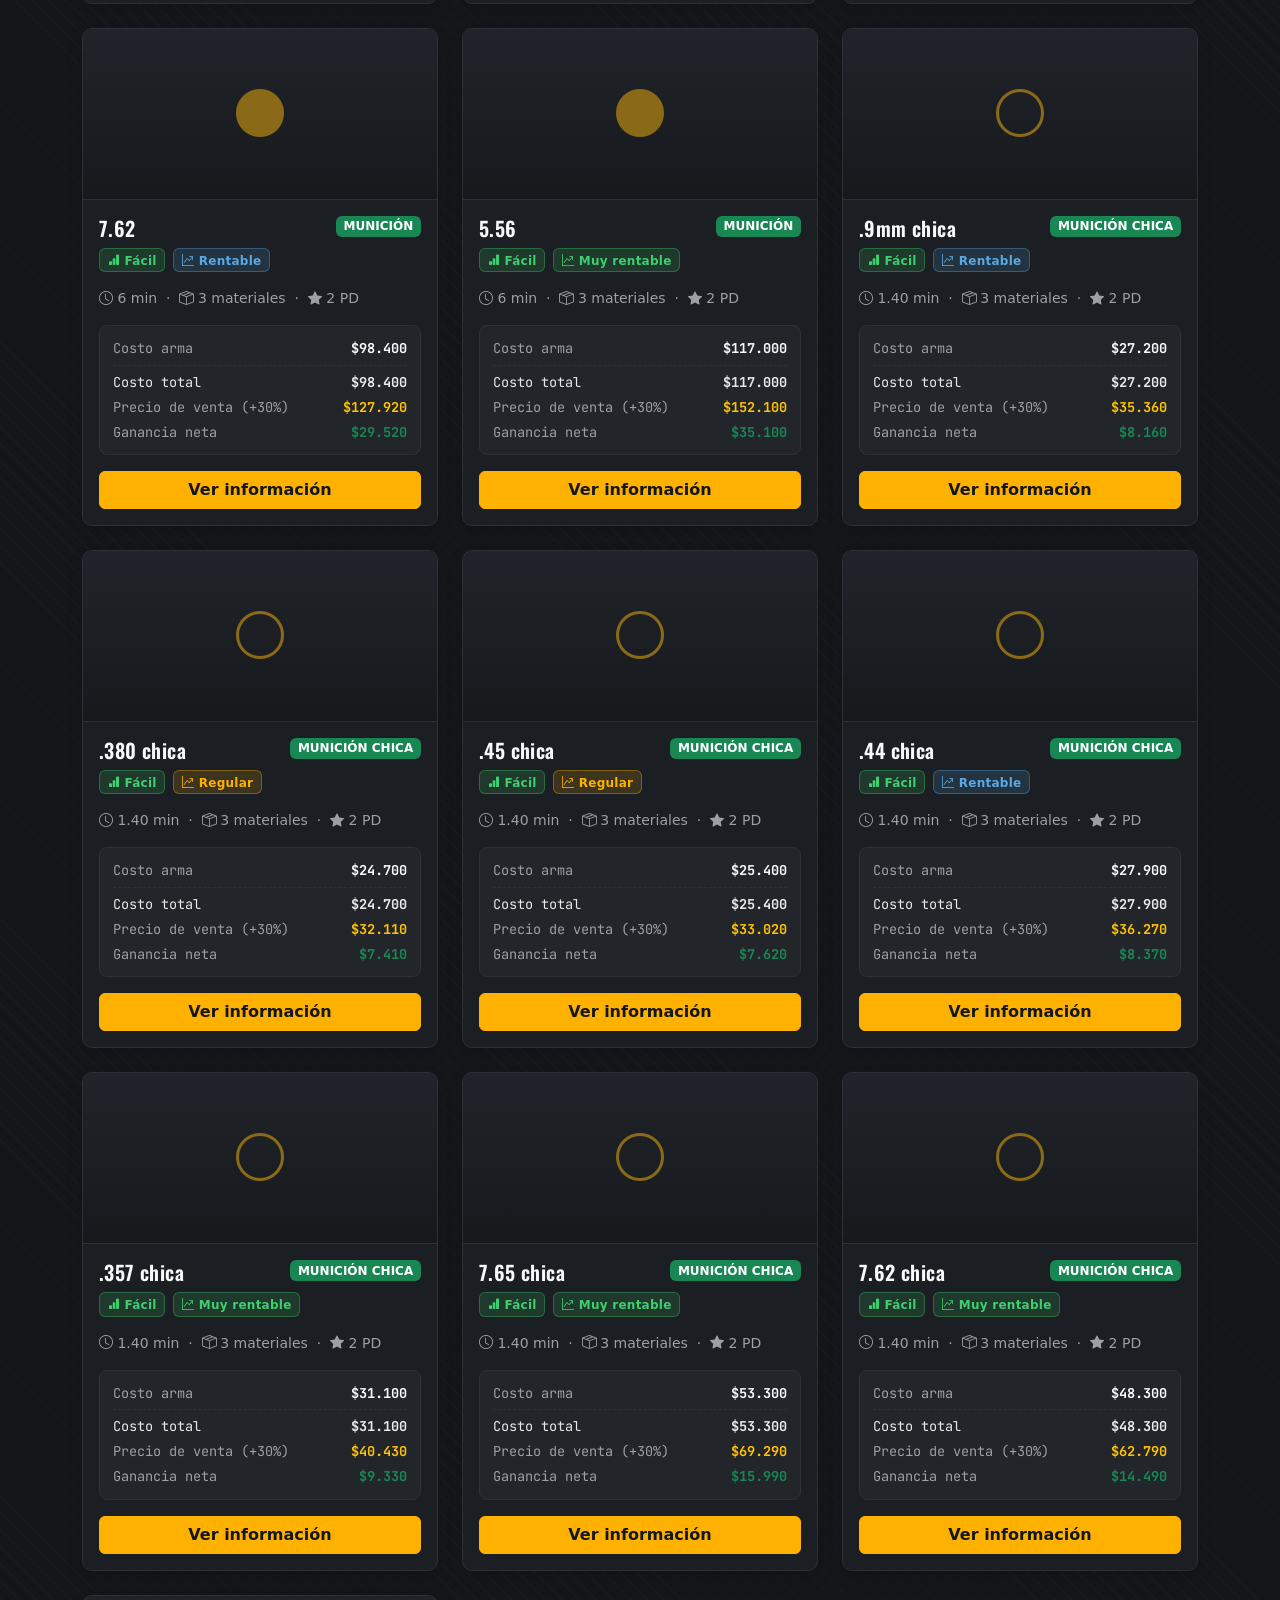
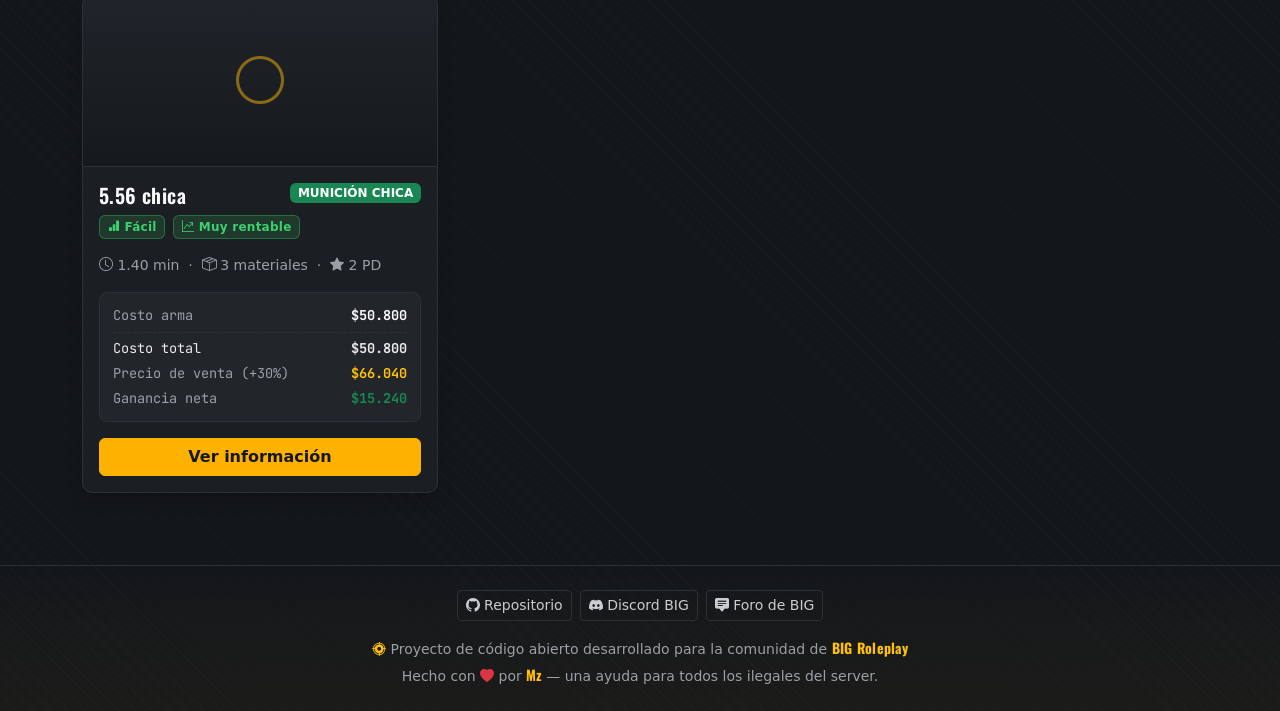
==== commit 3a14c02c: "Categoria otros" ====
--- a/index.html
+++ b/index.html
@@ -59,6 +59,9 @@
                     </button>
                     <button class="btn btn-outline-success filter-btn" data-filter="municion_chica">
                         Munición Chica
+                    </button>
+                     <button class="btn btn-outline-success filter-btn" data-filter="otro">
+                        Otros
                     </button>
                 </div>
             </div>
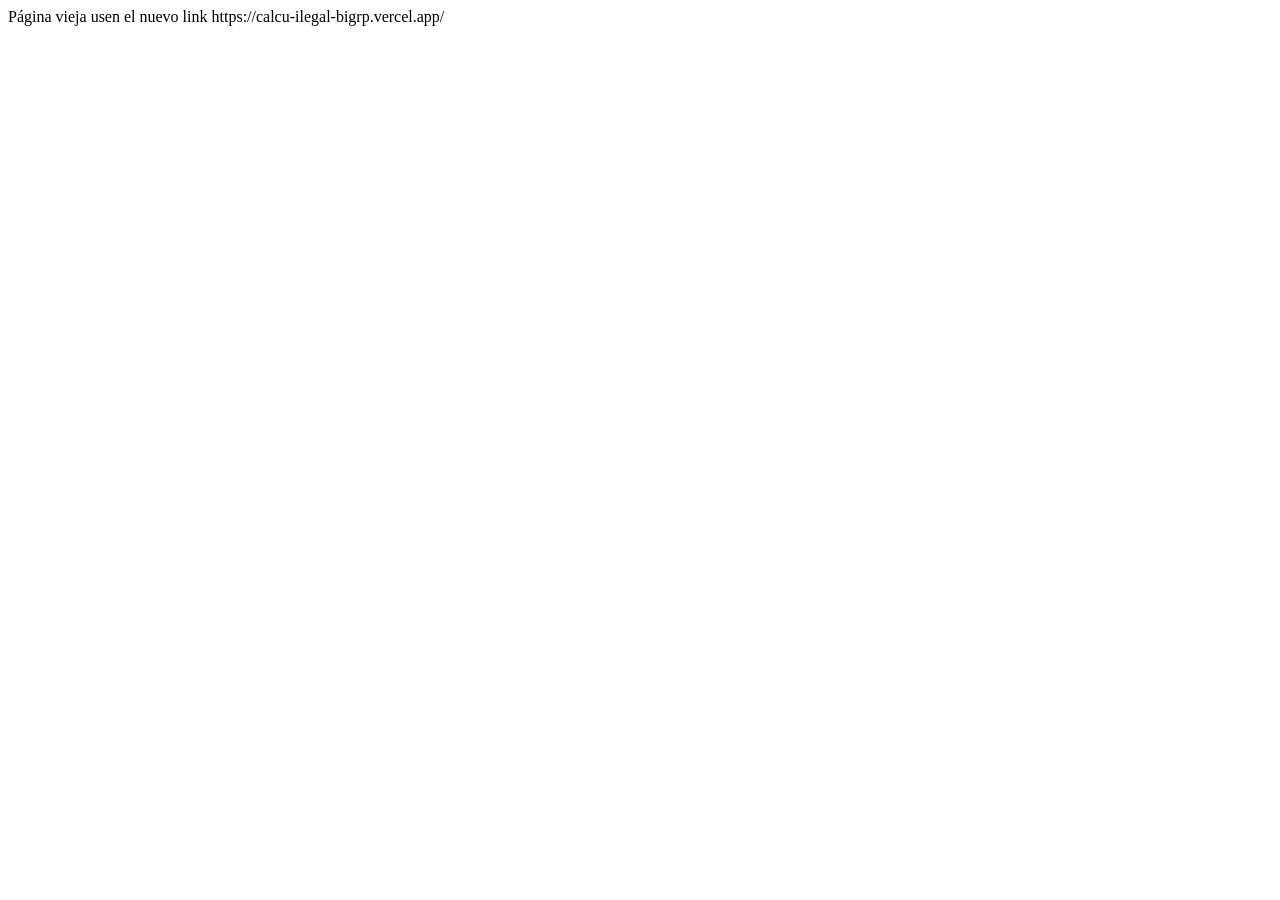
==== commit f13f3736: "subida" ====
--- a/index.html
+++ b/index.html
@@ -1,323 +1,13 @@
+
 <!DOCTYPE html>
-<html lang="es">
-
+<html lang="en">
 <head>
     <meta charset="UTF-8">
-    <meta name="viewport" content="width=device-width, initial-scale=1">
-    <link rel="shortcut icon" href="https://img.icons8.com/?size=100&id=102576&format=png&color=000000" type="image/x-icon">
-    <title>Calculadora ilegal | BIG RP </title>
-    <link href="https://cdn.jsdelivr.net/npm/bootstrap@5.3.7/dist/css/bootstrap.min.css" rel="stylesheet">
-    <link rel="stylesheet" href="https://cdn.jsdelivr.net/npm/bootstrap-icons@1.13.1/font/bootstrap-icons.min.css">
-    <link rel="stylesheet" href="style.css">
+    <meta name="viewport" content="width=device-width, initial-scale=1.0">
+    <title>Pagina vieja</title>
 </head>
-
 <body>
-
-
-    <nav class="navbar navbar-dark bg-dark border-bottom border-secondary shadow-sm">
-        <div class="container">
-            <span class="navbar-brand fs-3 fw-bold">
-                <i class="bi bi-crosshair2 text-warning"></i>
-                Calculadora ilegal | BIG RP 
-            </span>
-
-            <button class="btn btn-warning" data-bs-toggle="modal" data-bs-target="#configModal">
-                <i class="bi bi-gear-fill"></i>
-                Configuración de precios
-            </button>
-
-        </div>
-    </nav>
-
-
-    <div class="container py-4">
-        <div class="row mb-4">
-
-            <div class="col-lg-6">
-
-                <input
-                    id="searchInput"
-                    class="form-control form-control-lg"
-                    placeholder="Buscar arma o munición...">
-
-            </div>
-
-            <div class="col-lg-6 mt-3 mt-lg-0">
-
-                <div class="d-flex flex-wrap gap-2">
-                    <button class="btn btn-success filter-btn active" data-filter="todos">
-                        Todos
-                    </button>
-                    <button class="btn btn-outline-success filter-btn" data-filter="pistolas">
-                        Pistolas
-                    </button>
-                    <button class="btn btn-outline-success filter-btn" data-filter="armas">
-                        Armas largas
-                    </button>
-                    <button class="btn btn-outline-success filter-btn" data-filter="municion">
-                        Munición
-                    </button>
-                    <button class="btn btn-outline-success filter-btn" data-filter="municion_chica">
-                        Munición Chica
-                    </button>
-                     <button class="btn btn-outline-success filter-btn" data-filter="otro">
-                        Otros
-                    </button>
-                </div>
-            </div>
-        </div>
-
-        <div class="row mb-4">
-            <div class="col-lg-6">
-                <label class="form-label small text-secondary mb-1">
-                    <i class="bi bi-magazine"></i>
-                    Calcular costo listo para usar con:
-                </label>
-
-                <div class="dropdown loadout-dropdown">
-                    <button
-                        class="btn btn-loadout w-100 dropdown-toggle d-flex align-items-center justify-content-between"
-                        type="button"
-                        id="loadoutToggle"
-                        data-bs-toggle="dropdown"
-                        aria-expanded="false">
-                        <span id="loadoutToggleLabel">
-                            <i class="bi bi-bullseye me-2"></i>
-                            Munición Default (incluida)
-                        </span>
-                    </button>
-
-                    <ul class="dropdown-menu w-100 loadout-menu" aria-labelledby="loadoutToggle">
-                        <li>
-                            <button class="dropdown-item loadout-option" type="button" data-value="ninguno">
-                                <i class="bi bi-dash-circle me-2"></i>
-                                Solo el arma (sin cargar)
-                            </button>
-                        </li>
-                        <li>
-                            <button class="dropdown-item loadout-option active" type="button" data-value="default">
-                                <i class="bi bi-bullseye me-2"></i>
-                                Munición Default (incluida)
-                            </button>
-                        </li>
-                        <li>
-                            <button class="dropdown-item loadout-option" type="button" data-value="chico">
-                                <i class="bi bi-magazine me-2"></i>
-                                Cargador Chico
-                            </button>
-                        </li>
-                        <li>
-                            <button class="dropdown-item loadout-option" type="button" data-value="grande">
-                                <i class="bi bi-magazine me-2"></i>
-                                Cargador Grande
-                            </button>
-                        </li>
-                        <li><hr class="dropdown-divider"></li>
-                        <li>
-                            <button class="dropdown-item loadout-option" type="button" data-value="custom">
-                                <i class="bi bi-sliders me-2"></i>
-                                Personalizar cantidad
-                            </button>
-                        </li>
-                    </ul>
-                </div>
-
-                <div id="balasCustomWrap" class="input-group mt-2 d-none">
-                    <span class="input-group-text balas-custom-label">
-                        <i class="bi bi-magazine"></i>
-                    </span>
-                    <input
-                        id="balasCustomInput"
-                        type="number"
-                        min="0"
-                        step="1"
-                        value="10"
-                        class="form-control balas-custom-input"
-                        placeholder="Cantidad de balas que tenés cargadas">
-                </div>
-
-                <div class="form-text">
-                    El costo del arma nunca incluye balas: se suman aparte según lo que elijas acá,
-                    a precio de bala chica (cargador grande usa precio de bala normal). Con
-                    "Personalizar cantidad" poné la cantidad exacta que tengas (1, 5, 30, 200...Etc).
-                </div>
-            </div>
-        </div>
-
-        <div class="row g-4" id="cardsContainer">
-        </div>
-
-    </div>
-
-    <div class="modal fade" id="detailModal">
-
-        <div class="modal-dialog modal-lg modal-dialog-centered">
-
-            <div class="modal-content bg-dark text-light">
-
-                <div class="modal-header border-secondary">
-
-                    <h4 id="detailTitle">
-                        Nombre
-                    </h4>
-                    <button
-                        class="btn-close btn-close-white"
-                        data-bs-dismiss="modal">
-                    </button>
-                </div>
-
-                <div class="modal-body">
-
-                    <div id="detailContent">
-                    </div>
-                </div>
-            </div>
-        </div>
-    </div>
-
-    <!-- APARTADO DE CONFIG -->
-
-    <div class="modal fade" id="configModal">
-        <div class="modal-dialog modal-lg">
-            <div class="modal-content bg-dark text-light">
-                <div class="modal-header border-secondary">
-                    <h4>
-                        <i class="bi bi-sliders"></i>
-                        Configuración
-                    </h4>
-
-                    <button
-                        class="btn-close btn-close-white"
-                        data-bs-dismiss="modal">
-                    </button>
-
-                </div>
-
-                <div class="modal-body">
-                    <p class="small text-secondary">
-                        Estos son precios <strong>preconfigurados de referencia</strong>, podés cambiarlos a tu
-                        gusto. Al apretar "Guardar" se guardan automáticamente en este navegador
-                        (no hace falta volver a cargarlos cada vez que entrás).
-                    </p>
-
-                    <div id="configFeedback" class="alert alert-success small py-2 d-none" role="alert"></div>
-
-                    <div id="presetsReferencia" class="economia-resumen mb-3">
-                        <div class="economia-fila">
-                            <span><i class="bi bi-info-circle"></i> Valores por defecto de la página (solo de referencia no MG)</span>
-                        </div>
-                        <div class="row g-1 small text-secondary mt-1" id="presetsReferenciaValores"></div>
-                    </div>
-
-                    <div class="row g-3">
-                        <div class="col-md-4">
-                            <label>Acero</label>
-                            <input
-                                id="precioAcero"
-                                class="form-control"
-                                type="number">
-                        </div>
-
-                        <div class="col-md-4">
-                            <label>Aluminio</label>
-                            <input
-                                id="precioAluminio"
-                                class="form-control"
-                                type="number">
-                        </div>
-
-                        <div class="col-md-4">
-                            <label>Cobre</label>
-                            <input
-                                id="precioCobre"
-                                class="form-control"
-                                type="number">
-                        </div>
-
-                        <div class="col-md-4">
-                            <label>Pólvora</label>
-                            <input
-                                id="precioPolvora"
-                                class="form-control"
-                                type="number">
-                        </div>
-
-                        <div class="col-md-4">
-                            <label>Madera</label>
-                            <input
-                                id="precioMadera"
-                                class="form-control"
-                                type="number">
-                        </div>
-
-                        <div class="col-md-4">
-                            <label>Lingote Oro</label>
-                            <input
-                                id="precioOro"
-                                class="form-control"
-                                type="number">
-                        </div>
-
-                        <div class="col-md-6">
-                            <label>Porcentaje Venta</label>
-                            <input
-                                id="ventaPorcentaje"
-                                class="form-control"
-                                type="number">
-                        </div>
-                    </div>
-                </div>
-
-                <div class="modal-footer">
-                    <button
-                        class="btn btn-secondary"
-                        id="resetConfig">
-                        Restaurar
-                    </button>
-
-                    <button
-                        class="btn btn-success"
-                        id="saveConfig">
-                        Guardar
-                    </button>
-                </div>
-            </div>
-        </div>
-    </div>
-
-
-    <footer class="site-footer mt-5 py-4 text-center">
-        <div class="container">
-
-            <div class="d-flex flex-wrap justify-content-center gap-2 mb-3 footer-links">
-                <a href="http://github.com/Masterez-1/CalculadoraBIGRP" target="_blank" rel="noopener" class="btn btn-sm btn-outline-light footer-link">
-                    <i class="bi bi-github"></i> Repositorio
-                </a>
-                <a href="https://discord.gg/bigrp" target="_blank" rel="noopener" class="btn btn-sm btn-outline-light footer-link">
-                    <i class="bi bi-discord"></i> Discord BIG
-                </a>
-                <a href="https://bigroleplay.com" target="_blank" rel="noopener" class="btn btn-sm btn-outline-light footer-link">
-                    <i class="bi bi-chat-square-text-fill"></i> Foro de BIG
-                </a>
-            </div>
-
-            <p class="mb-1 small text-secondary">
-                <i class="bi bi-crosshair2 text-warning"></i>
-                Proyecto de código abierto desarrollado para la comunidad de
-                <strong class="text-warning">BIG Roleplay</strong>
-            </p>
-            <p class="mb-0 small text-secondary">
-                Hecho con <i class="bi bi-heart-fill text-danger"></i> por
-                <strong class="text-warning">Mz</strong> — una ayuda para todos los ilegales del server.
-            </p>
-        </div>
-    </footer>
-
-    <script src="https://cdn.jsdelivr.net/npm/bootstrap@5.3.7/dist/js/bootstrap.bundle.min.js"></script>
-    <script src="data.js"></script>
-    <script src="script.js"></script>
-    <script type="text/javascript" src="https://contador.websiteout.com/js/6/0/0/0"></script>
-
+    <span>Página vieja usen el nuevo link</span>
+    <a>https://calcu-ilegal-bigrp.vercel.app/</a>
 </body>
-
-</html>+</html>
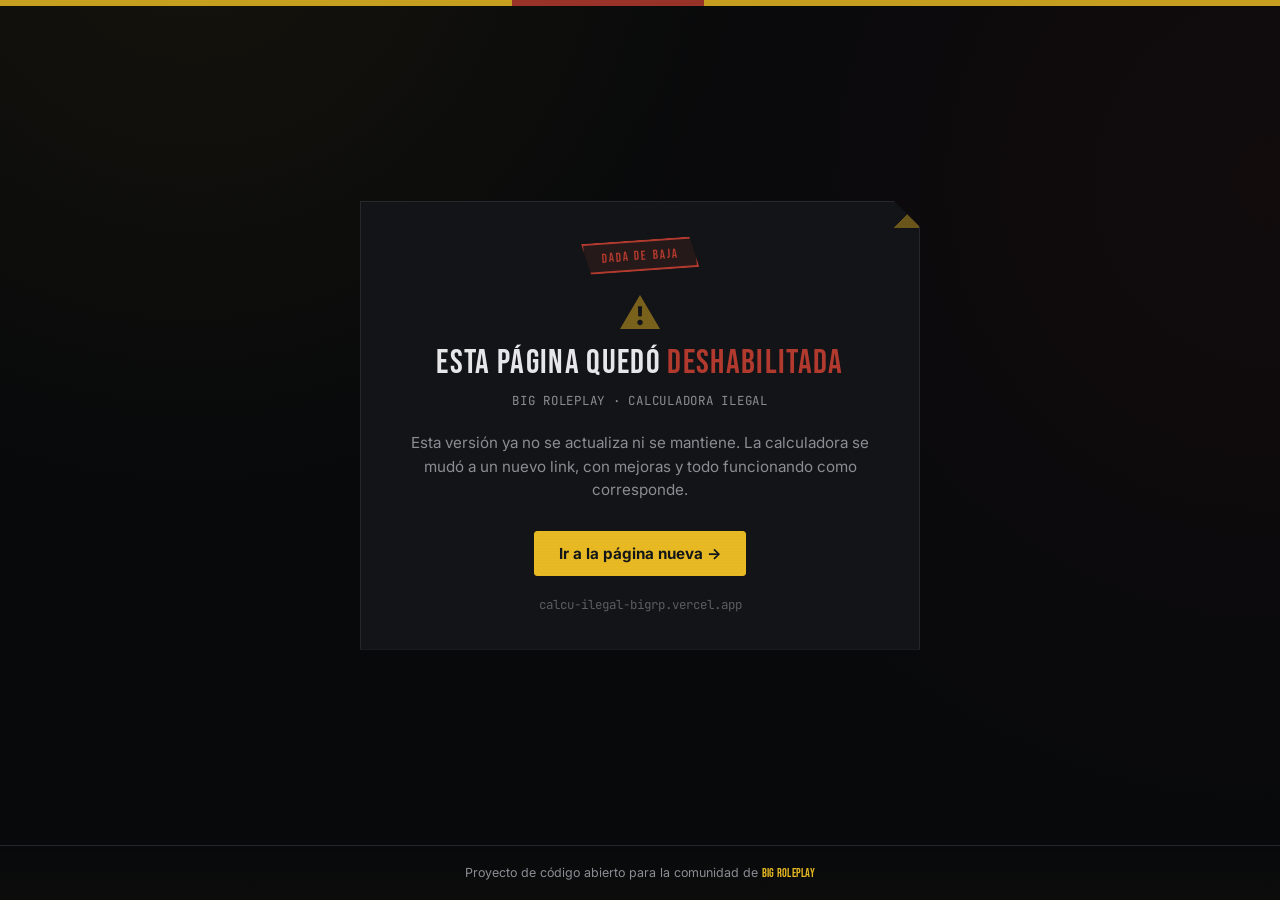
==== commit 9ab931b2: "Update index.html" ====
--- a/index.html
+++ b/index.html
@@ -1,13 +1,245 @@
-
 <!DOCTYPE html>
-<html lang="en">
+<html lang="es">
 <head>
-    <meta charset="UTF-8">
-    <meta name="viewport" content="width=device-width, initial-scale=1.0">
-    <title>Pagina vieja</title>
+<meta charset="UTF-8">
+<meta name="viewport" content="width=device-width, initial-scale=1.0">
+<title>Página dada de baja | BIG RP</title>
+<link rel="shortcut icon" href="https://img.icons8.com/?size=100&id=102576&format=png&color=000000" type="image/x-icon">
+
+<style>
+@import url('https://fonts.googleapis.com/css2?family=Bebas+Neue&family=Inter:wght@400;500;600;700&family=JetBrains+Mono:wght@500;600;700&display=swap');
+
+:root {
+    --bg: #08090b;
+    --panel: #121417;
+    --panel-raised: #181a1e;
+    --line: #26282d;
+
+    --ink: #e7e7ea;
+    --muted: #8b8e94;
+    --muted-dim: #5b5e64;
+
+    --gold: #e7b923;
+    --gold-dim: #7a611c;
+    --gold-wash: rgba(231, 185, 35, .1);
+
+    --blood: #b23a2e;
+    --blood-dim: #5c261f;
+    --blood-wash: rgba(178, 58, 46, .12);
+
+    --radius: 3px;
+}
+
+* {
+    box-sizing: border-box;
+    scrollbar-color: var(--line) var(--bg);
+}
+
+html, body {
+    height: 100%;
+    margin: 0;
+}
+
+body {
+    background-color: var(--bg);
+    background-image:
+        radial-gradient(circle at 15% -10%, rgba(231, 185, 35, .06), transparent 40%),
+        radial-gradient(circle at 100% 20%, rgba(178, 58, 46, .06), transparent 45%);
+    color: var(--ink);
+    font-family: 'Inter', system-ui, sans-serif;
+    min-height: 100vh;
+    display: flex;
+    flex-direction: column;
+    position: relative;
+}
+
+/* grano fino encima de todo */
+body::before {
+    content: "";
+    position: fixed;
+    inset: 0;
+    pointer-events: none;
+    z-index: 999;
+    background-image: repeating-linear-gradient(0deg, rgba(0,0,0,.07) 0px, rgba(0,0,0,.07) 1px, transparent 1px, transparent 3px);
+    opacity: .3;
+    mix-blend-mode: overlay;
+}
+
+.hazard-tape {
+    height: 6px;
+    width: 100%;
+    flex: none;
+    background: linear-gradient(90deg, var(--gold) 0%, var(--gold) 40%, var(--blood) 40%, var(--blood) 55%, var(--gold) 55%, var(--gold) 100%);
+    opacity: .85;
+}
+
+main {
+    flex: 1;
+    display: flex;
+    align-items: center;
+    justify-content: center;
+    padding: 2rem 1.25rem;
+}
+
+.card-baja {
+    position: relative;
+    max-width: 560px;
+    width: 100%;
+    background-color: var(--panel);
+    border: 1px solid var(--line);
+    padding: 2.4rem 2.2rem 2.2rem;
+    clip-path: polygon(0 0, calc(100% - 26px) 0, 100% 26px, 100% 100%, 0 100%);
+    text-align: center;
+    box-shadow: 0 20px 60px rgba(0,0,0,.55);
+}
+
+.card-baja::after {
+    content: "";
+    position: absolute;
+    top: 0;
+    right: 0;
+    width: 26px;
+    height: 26px;
+    background: linear-gradient(135deg, transparent 50%, var(--gold-dim) 50%);
+    opacity: .85;
+    pointer-events: none;
+}
+
+.stamp {
+    display: inline-block;
+    padding: .35rem 1.1rem;
+    border: 2px solid var(--blood);
+    color: var(--blood);
+    background: var(--blood-wash);
+    font-family: 'Bebas Neue', sans-serif;
+    letter-spacing: .16em;
+    font-size: .82rem;
+    text-transform: uppercase;
+    transform: rotate(-4deg);
+    clip-path: polygon(0 0, calc(100% - 8px) 0, 100% 100%, 8px 100%);
+    margin-bottom: 1.4rem;
+}
+
+.icono-baja {
+    font-size: 2.6rem;
+    color: var(--gold-dim);
+    margin-bottom: .6rem;
+    line-height: 1;
+}
+
+h1 {
+    font-family: 'Bebas Neue', sans-serif;
+    font-weight: 400;
+    letter-spacing: .04em;
+    text-transform: uppercase;
+    font-size: 2.1rem;
+    margin: 0 0 .6rem;
+    line-height: 1.1;
+}
+
+h1 .rojo {
+    color: var(--blood);
+}
+
+.hero-tag {
+    display: block;
+    font-size: .78rem;
+    color: var(--muted);
+    letter-spacing: .06em;
+    text-transform: uppercase;
+    font-family: 'JetBrains Mono', monospace;
+    margin-bottom: 1.4rem;
+}
+
+p.desc {
+    color: var(--muted);
+    font-size: .95rem;
+    line-height: 1.55;
+    margin: 0 0 1.8rem;
+}
+
+.btn-nuevo {
+    display: inline-flex;
+    align-items: center;
+    gap: .55rem;
+    background-color: var(--gold);
+    border: 1px solid var(--gold);
+    color: #14171a;
+    font-weight: 700;
+    font-size: .95rem;
+    padding: .75rem 1.5rem;
+    border-radius: var(--radius);
+    text-decoration: none;
+    transition: background-color .15s ease, transform .1s ease;
+}
+
+.btn-nuevo:hover {
+    background-color: #cfa41d;
+    border-color: #cfa41d;
+    transform: translateY(-2px);
+}
+
+.link-viejo {
+    display: block;
+    margin-top: 1.3rem;
+    font-size: .78rem;
+    color: var(--muted-dim);
+    font-family: 'JetBrains Mono', monospace;
+    word-break: break-all;
+}
+
+footer {
+    flex: none;
+    text-align: center;
+    padding: 1.2rem 1rem;
+    border-top: 1px solid var(--line);
+    background: linear-gradient(180deg, transparent, rgba(231, 185, 35, .02));
+    color: var(--muted);
+    font-size: .78rem;
+}
+
+footer strong {
+    font-family: 'Bebas Neue', sans-serif;
+    letter-spacing: .02em;
+    font-weight: 400;
+    color: var(--gold);
+}
+
+@media (max-width: 480px) {
+    h1 { font-size: 1.6rem; }
+    .card-baja { padding: 2rem 1.4rem 1.8rem; }
+}
+</style>
 </head>
 <body>
-    <span>Página vieja usen el nuevo link</span>
-    <a>https://calcu-ilegal-bigrp.vercel.app/</a>
+
+    <div class="hazard-tape"></div>
+
+    <main>
+        <div class="card-baja">
+            <span class="stamp">Dada de baja</span>
+
+            <div class="icono-baja">⚠</div>
+
+            <h1>Esta página quedó <span class="rojo">deshabilitada</span></h1>
+            <span class="hero-tag">BIG Roleplay · calculadora ilegal</span>
+
+            <p class="desc">
+                Esta versión ya no se actualiza ni se mantiene. La calculadora se mudó
+                a un nuevo link, con mejoras y todo funcionando como corresponde.
+            </p>
+
+            <a class="btn-nuevo" href="https://calcu-ilegal-bigrp.vercel.app/" target="_blank" rel="noopener">
+                Ir a la página nueva →
+            </a>
+
+            <span class="link-viejo">calcu-ilegal-bigrp.vercel.app</span>
+        </div>
+    </main>
+
+    <footer>
+        Proyecto de código abierto para la comunidad de <strong>BIG Roleplay</strong>
+    </footer>
+
 </body>
-</html>
+</html>
